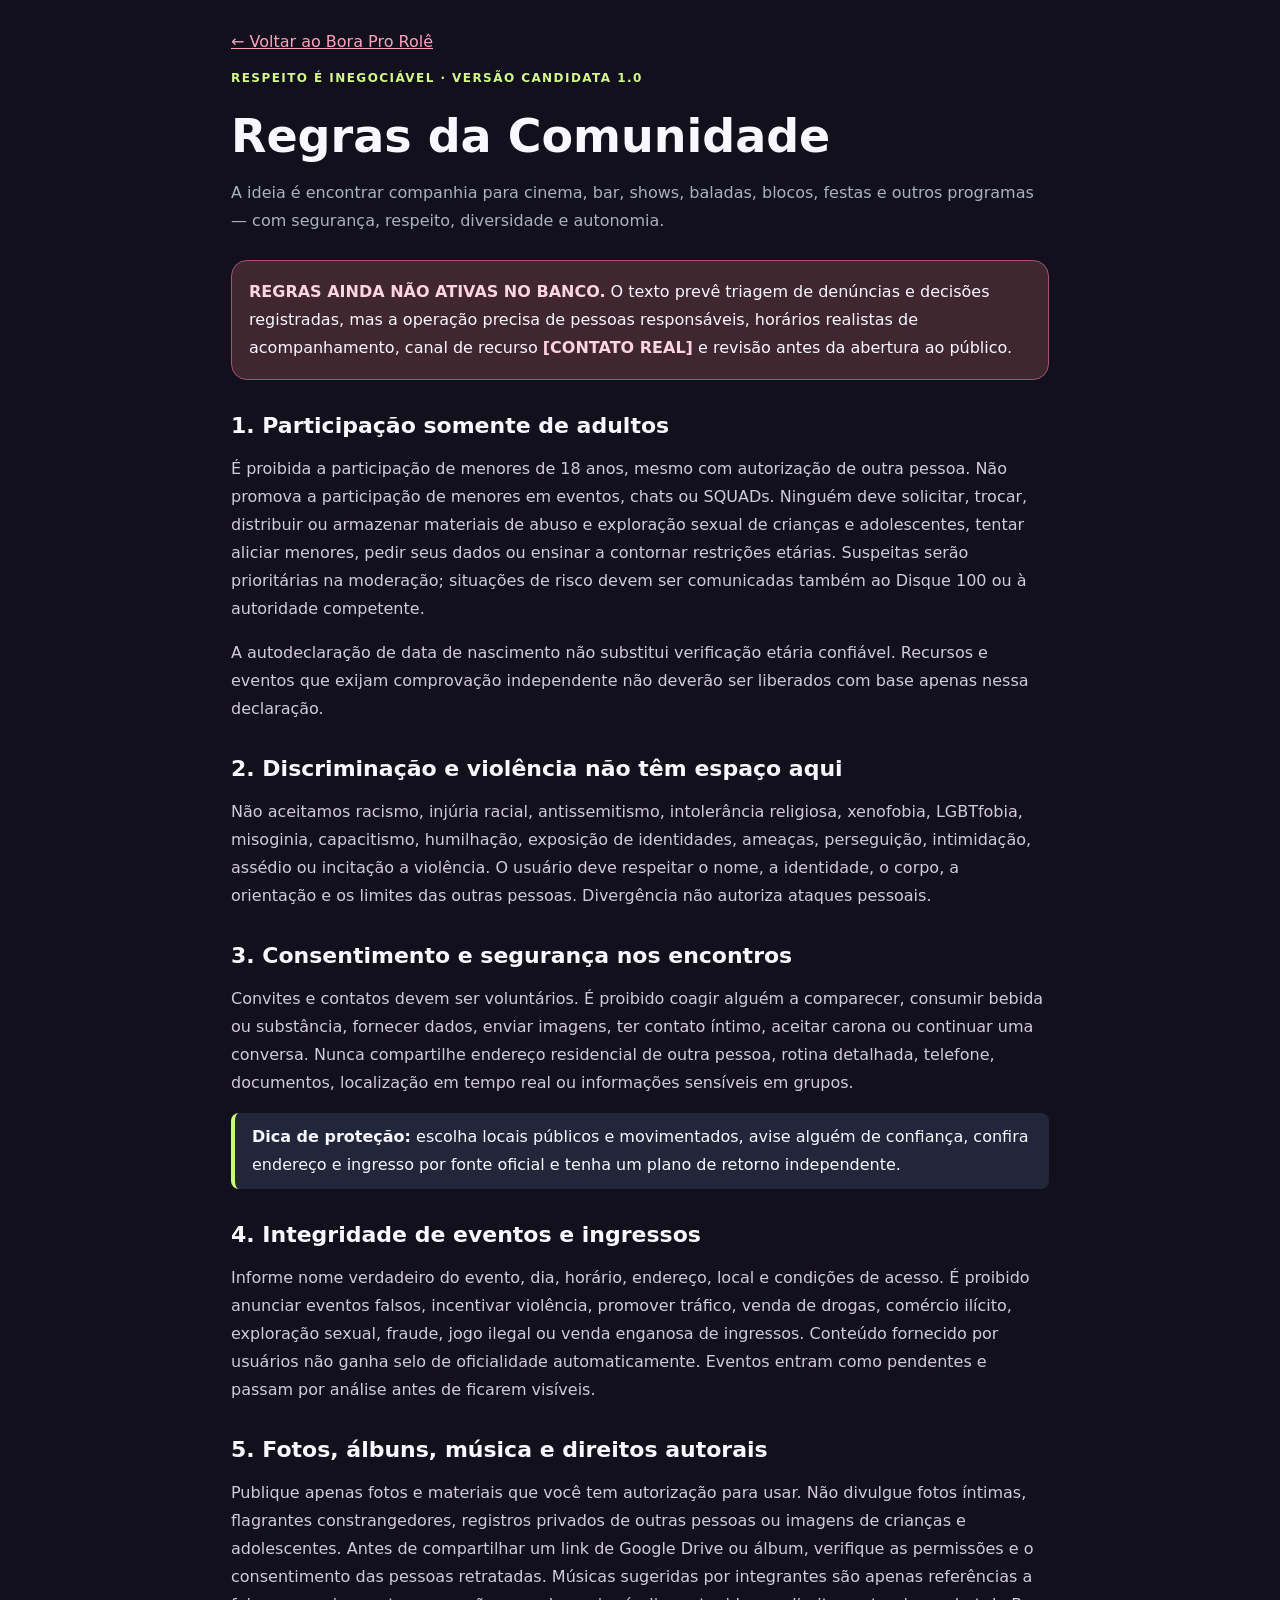
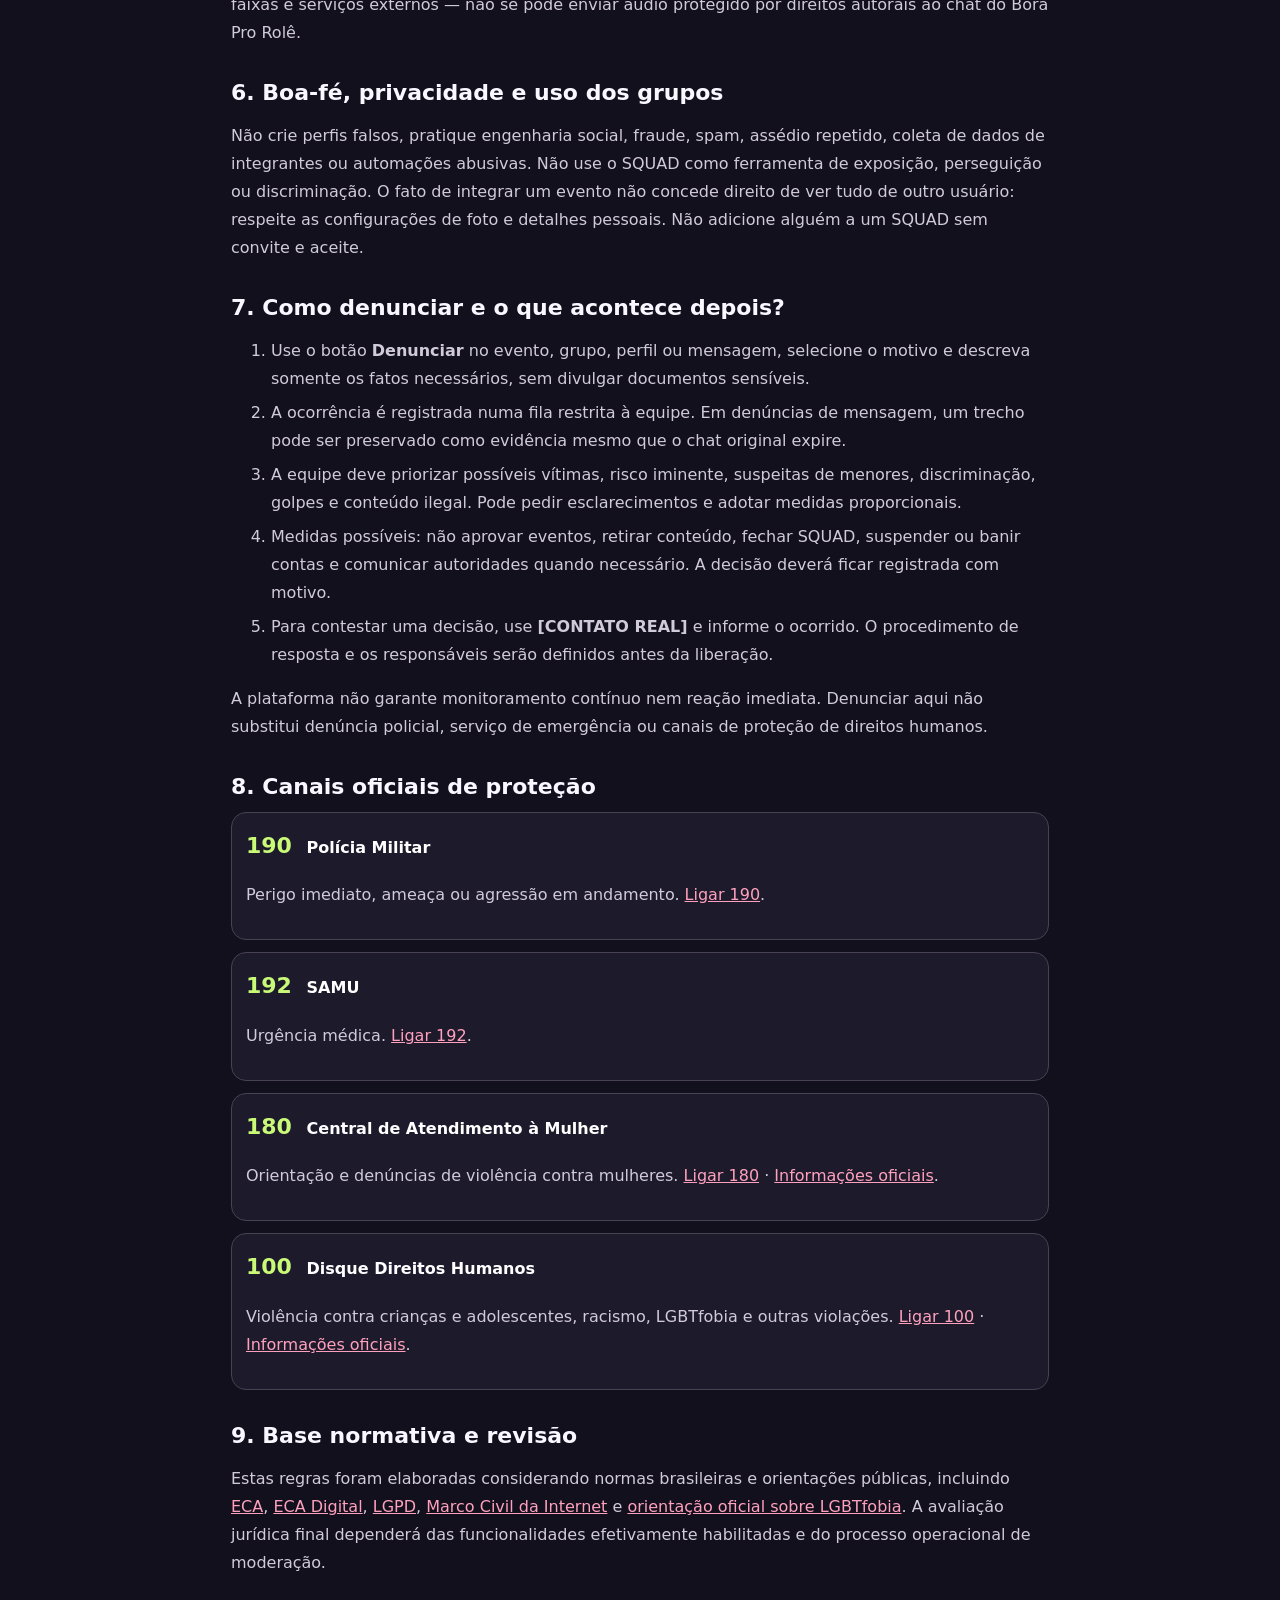
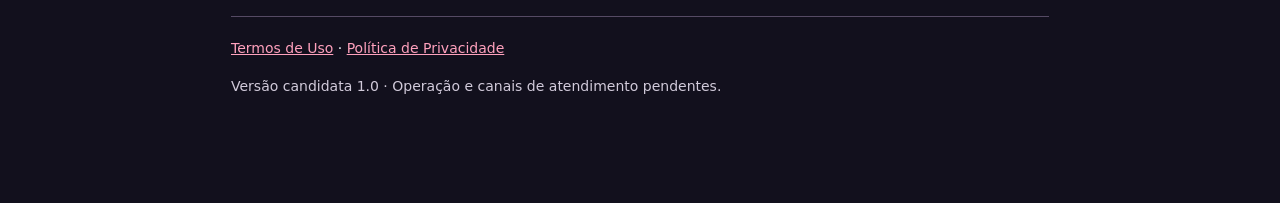
==== comunidade.html @ 4951ab8e "Add files via upload" ====
<!doctype html>
<html lang="pt-BR"><head>
  <meta charset="utf-8"><meta name="viewport" content="width=device-width,initial-scale=1">
  <meta name="robots" content="noindex"><meta name="theme-color" content="#12101d">
  <title>Regras da Comunidade | Bora Pro Rolê</title>
  <style>
    :root{color-scheme:dark}*{box-sizing:border-box}body{margin:0;background:#12101d;color:#f9f7ff;font:16px/1.75 system-ui,-apple-system,sans-serif}main{max-width:860px;margin:auto;padding:28px 21px 90px}a{color:#ffa1bd}h1,h2{line-height:1.18}h1{font-size:clamp(30px,6vw,46px);margin:20px 0 8px}h2{margin:33px 0 10px;font-size:22px}p,li{color:#d1cada}li{margin:6px 0}.eyebrow{font-weight:900;letter-spacing:.12em;color:#d3f88a;font-size:12px;text-transform:uppercase}.summary{color:#aab2bd}.alert{background:#40272f;border:1px solid #a95372;padding:17px;border-radius:16px;margin:25px 0}.alert strong{color:#ffd4e0}.number{display:inline-block;min-width:55px;font-size:22px;font-weight:900;color:#c8f977}.service{border:1px solid #494154;border-radius:15px;padding:14px;margin:12px 0;background:#1d1a2b}.service strong{color:#fff}.notice{border-left:4px solid #c8f977;padding:10px 17px;background:#22263a;border-radius:8px}footer{border-top:1px solid #554a64;margin-top:39px;padding-top:19px;font-size:14px}a:focus-visible{outline:3px solid #c8f977;outline-offset:3px}
  </style>
</head><body><main>
  <a href="./index.html">← Voltar ao Bora Pro Rolê</a>
  <p class="eyebrow">Respeito é inegociável · versão candidata 1.0</p>
  <h1>Regras da Comunidade</h1>
  <p class="summary">A ideia é encontrar companhia para cinema, bar, shows, baladas, blocos, festas e outros programas — com segurança, respeito, diversidade e autonomia.</p>
  <div class="alert"><strong>REGRAS AINDA NÃO ATIVAS NO BANCO.</strong> O texto prevê triagem de denúncias e decisões registradas, mas a operação precisa de pessoas responsáveis, horários realistas de acompanhamento, canal de recurso <strong>[CONTATO REAL]</strong> e revisão antes da abertura ao público.</div>

  <h2>1. Participação somente de adultos</h2>
  <p>É proibida a participação de menores de 18 anos, mesmo com autorização de outra pessoa. Não promova a participação de menores em eventos, chats ou SQUADs. Ninguém deve solicitar, trocar, distribuir ou armazenar materiais de abuso e exploração sexual de crianças e adolescentes, tentar aliciar menores, pedir seus dados ou ensinar a contornar restrições etárias. Suspeitas serão prioritárias na moderação; situações de risco devem ser comunicadas também ao Disque 100 ou à autoridade competente.</p>
  <p>A autodeclaração de data de nascimento não substitui verificação etária confiável. Recursos e eventos que exijam comprovação independente não deverão ser liberados com base apenas nessa declaração.</p>

  <h2>2. Discriminação e violência não têm espaço aqui</h2>
  <p>Não aceitamos racismo, injúria racial, antissemitismo, intolerância religiosa, xenofobia, LGBTfobia, misoginia, capacitismo, humilhação, exposição de identidades, ameaças, perseguição, intimidação, assédio ou incitação a violência. O usuário deve respeitar o nome, a identidade, o corpo, a orientação e os limites das outras pessoas. Divergência não autoriza ataques pessoais.</p>

  <h2>3. Consentimento e segurança nos encontros</h2>
  <p>Convites e contatos devem ser voluntários. É proibido coagir alguém a comparecer, consumir bebida ou substância, fornecer dados, enviar imagens, ter contato íntimo, aceitar carona ou continuar uma conversa. Nunca compartilhe endereço residencial de outra pessoa, rotina detalhada, telefone, documentos, localização em tempo real ou informações sensíveis em grupos.</p>
  <div class="notice"><strong>Dica de proteção:</strong> escolha locais públicos e movimentados, avise alguém de confiança, confira endereço e ingresso por fonte oficial e tenha um plano de retorno independente.</div>

  <h2>4. Integridade de eventos e ingressos</h2>
  <p>Informe nome verdadeiro do evento, dia, horário, endereço, local e condições de acesso. É proibido anunciar eventos falsos, incentivar violência, promover tráfico, venda de drogas, comércio ilícito, exploração sexual, fraude, jogo ilegal ou venda enganosa de ingressos. Conteúdo fornecido por usuários não ganha selo de oficialidade automaticamente. Eventos entram como pendentes e passam por análise antes de ficarem visíveis.</p>

  <h2>5. Fotos, álbuns, música e direitos autorais</h2>
  <p>Publique apenas fotos e materiais que você tem autorização para usar. Não divulgue fotos íntimas, flagrantes constrangedores, registros privados de outras pessoas ou imagens de crianças e adolescentes. Antes de compartilhar um link de Google Drive ou álbum, verifique as permissões e o consentimento das pessoas retratadas. Músicas sugeridas por integrantes são apenas referências a faixas e serviços externos — não se pode enviar áudio protegido por direitos autorais ao chat do Bora Pro Rolê.</p>

  <h2>6. Boa-fé, privacidade e uso dos grupos</h2>
  <p>Não crie perfis falsos, pratique engenharia social, fraude, spam, assédio repetido, coleta de dados de integrantes ou automações abusivas. Não use o SQUAD como ferramenta de exposição, perseguição ou discriminação. O fato de integrar um evento não concede direito de ver tudo de outro usuário: respeite as configurações de foto e detalhes pessoais. Não adicione alguém a um SQUAD sem convite e aceite.</p>

  <h2>7. Como denunciar e o que acontece depois?</h2>
  <ol>
    <li>Use o botão <strong>Denunciar</strong> no evento, grupo, perfil ou mensagem, selecione o motivo e descreva somente os fatos necessários, sem divulgar documentos sensíveis.</li>
    <li>A ocorrência é registrada numa fila restrita à equipe. Em denúncias de mensagem, um trecho pode ser preservado como evidência mesmo que o chat original expire.</li>
    <li>A equipe deve priorizar possíveis vítimas, risco iminente, suspeitas de menores, discriminação, golpes e conteúdo ilegal. Pode pedir esclarecimentos e adotar medidas proporcionais.</li>
    <li>Medidas possíveis: não aprovar eventos, retirar conteúdo, fechar SQUAD, suspender ou banir contas e comunicar autoridades quando necessário. A decisão deverá ficar registrada com motivo.</li>
    <li>Para contestar uma decisão, use <strong>[CONTATO REAL]</strong> e informe o ocorrido. O procedimento de resposta e os responsáveis serão definidos antes da liberação.</li>
  </ol>
  <p>A plataforma não garante monitoramento contínuo nem reação imediata. Denunciar aqui não substitui denúncia policial, serviço de emergência ou canais de proteção de direitos humanos.</p>

  <h2>8. Canais oficiais de proteção</h2>
  <div class="service"><span class="number">190</span><strong> Polícia Militar</strong><p>Perigo imediato, ameaça ou agressão em andamento. <a href="tel:190">Ligar 190</a>.</p></div>
  <div class="service"><span class="number">192</span><strong> SAMU</strong><p>Urgência médica. <a href="tel:192">Ligar 192</a>.</p></div>
  <div class="service"><span class="number">180</span><strong> Central de Atendimento à Mulher</strong><p>Orientação e denúncias de violência contra mulheres. <a href="tel:180">Ligar 180</a> · <a href="https://www.gov.br/mulheres/pt-br/ligue180" target="_blank" rel="noopener noreferrer">Informações oficiais</a>.</p></div>
  <div class="service"><span class="number">100</span><strong> Disque Direitos Humanos</strong><p>Violência contra crianças e adolescentes, racismo, LGBTfobia e outras violações. <a href="tel:100">Ligar 100</a> · <a href="https://www.gov.br/pt-br/servicos/denunciar-violacao-de-direitos-humanos" target="_blank" rel="noopener noreferrer">Informações oficiais</a>.</p></div>

  <h2>9. Base normativa e revisão</h2>
  <p>Estas regras foram elaboradas considerando normas brasileiras e orientações públicas, incluindo <a href="https://www.planalto.gov.br/ccivil_03/leis/l8069.htm" target="_blank" rel="noopener noreferrer">ECA</a>, <a href="https://www.planalto.gov.br/ccivil_03/_ato2023-2026/2025/lei/l15211.htm" target="_blank" rel="noopener noreferrer">ECA Digital</a>, <a href="https://www.planalto.gov.br/ccivil_03/_ato2015-2018/2018/lei/l13709.htm" target="_blank" rel="noopener noreferrer">LGPD</a>, <a href="https://www.planalto.gov.br/ccivil_03/_ato2011-2014/2014/lei/l12965.htm" target="_blank" rel="noopener noreferrer">Marco Civil da Internet</a> e <a href="https://www.gov.br/mdh/pt-br/assuntos/noticias/2026/defeso-eleitoral/agosto/saiba-como-identificar-e-denunciar-violacoes-de-direitos-humanos-contra-pessoas-lgbtqia/" target="_blank" rel="noopener noreferrer">orientação oficial sobre LGBTfobia</a>. A avaliação jurídica final dependerá das funcionalidades efetivamente habilitadas e do processo operacional de moderação.</p>
  <footer><a href="./termos.html">Termos de Uso</a> · <a href="./privacidade.html">Política de Privacidade</a><p>Versão candidata 1.0 · Operação e canais de atendimento pendentes.</p></footer>
</main></body></html>
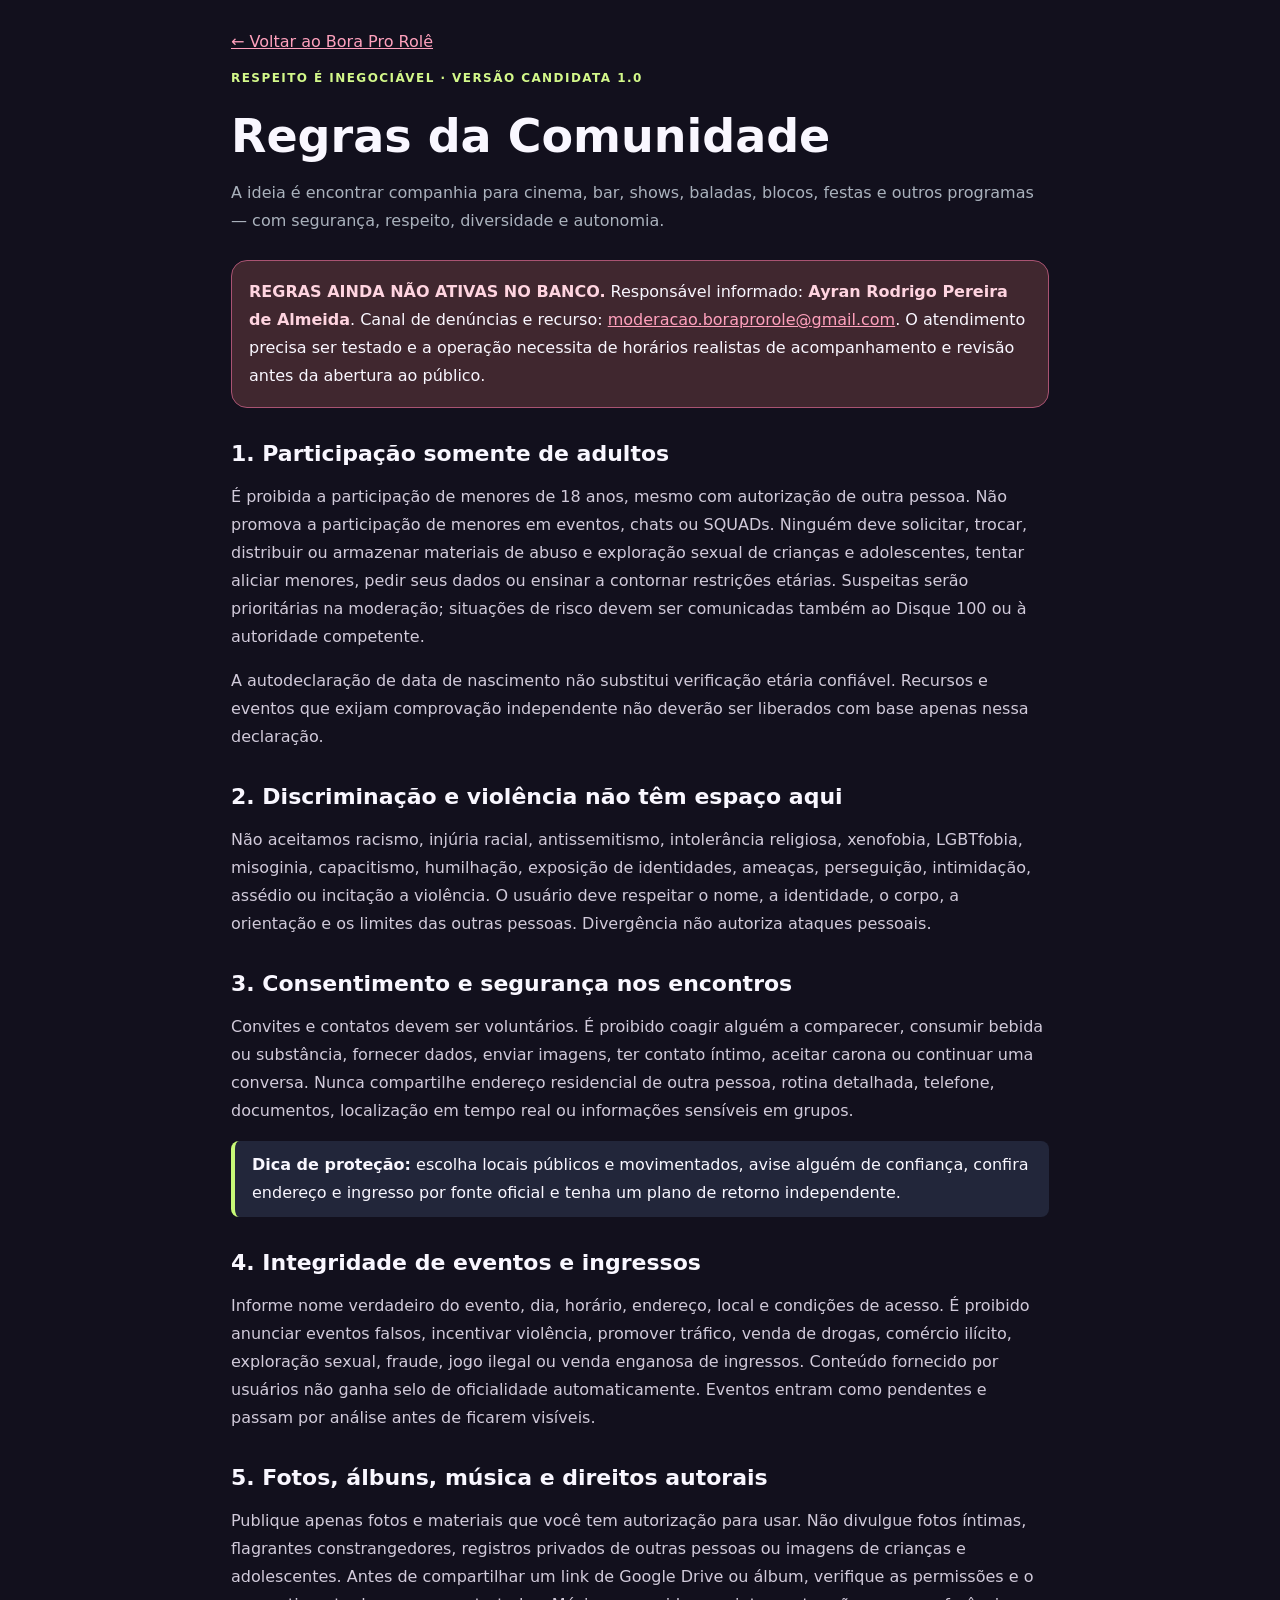
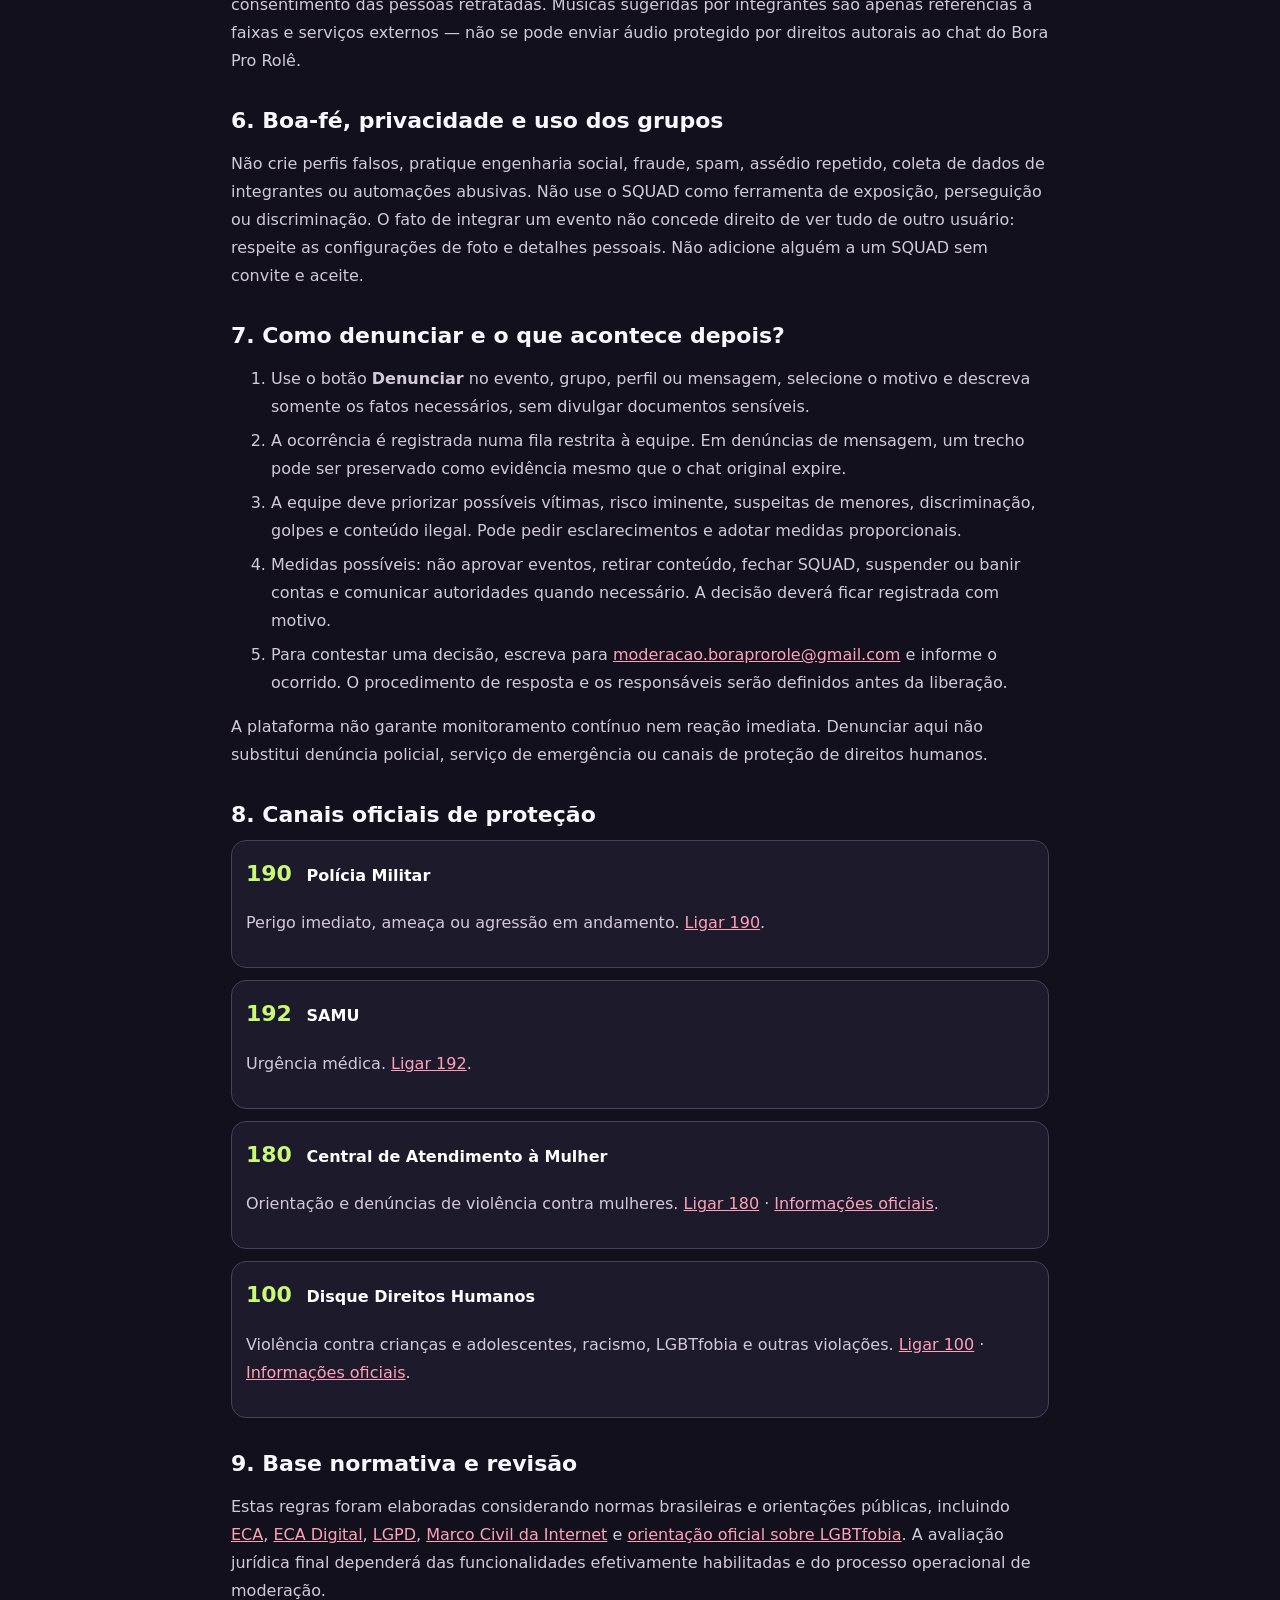
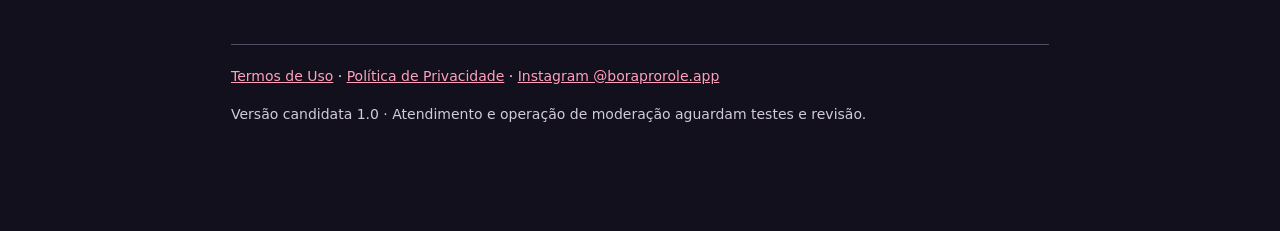
==== commit 33a77802: "Add files via upload" ====
--- a/comunidade.html
+++ b/comunidade.html
@@ -11,7 +11,7 @@
   <p class="eyebrow">Respeito é inegociável · versão candidata 1.0</p>
   <h1>Regras da Comunidade</h1>
   <p class="summary">A ideia é encontrar companhia para cinema, bar, shows, baladas, blocos, festas e outros programas — com segurança, respeito, diversidade e autonomia.</p>
-  <div class="alert"><strong>REGRAS AINDA NÃO ATIVAS NO BANCO.</strong> O texto prevê triagem de denúncias e decisões registradas, mas a operação precisa de pessoas responsáveis, horários realistas de acompanhamento, canal de recurso <strong>[CONTATO REAL]</strong> e revisão antes da abertura ao público.</div>
+  <div class="alert"><strong>REGRAS AINDA NÃO ATIVAS NO BANCO.</strong> Responsável informado: <strong>Ayran Rodrigo Pereira de Almeida</strong>. Canal de denúncias e recurso: <a href="mailto:moderacao.boraprorole@gmail.com">moderacao.boraprorole@gmail.com</a>. O atendimento precisa ser testado e a operação necessita de horários realistas de acompanhamento e revisão antes da abertura ao público.</div>
 
   <h2>1. Participação somente de adultos</h2>
   <p>É proibida a participação de menores de 18 anos, mesmo com autorização de outra pessoa. Não promova a participação de menores em eventos, chats ou SQUADs. Ninguém deve solicitar, trocar, distribuir ou armazenar materiais de abuso e exploração sexual de crianças e adolescentes, tentar aliciar menores, pedir seus dados ou ensinar a contornar restrições etárias. Suspeitas serão prioritárias na moderação; situações de risco devem ser comunicadas também ao Disque 100 ou à autoridade competente.</p>
@@ -39,7 +39,7 @@
     <li>A ocorrência é registrada numa fila restrita à equipe. Em denúncias de mensagem, um trecho pode ser preservado como evidência mesmo que o chat original expire.</li>
     <li>A equipe deve priorizar possíveis vítimas, risco iminente, suspeitas de menores, discriminação, golpes e conteúdo ilegal. Pode pedir esclarecimentos e adotar medidas proporcionais.</li>
     <li>Medidas possíveis: não aprovar eventos, retirar conteúdo, fechar SQUAD, suspender ou banir contas e comunicar autoridades quando necessário. A decisão deverá ficar registrada com motivo.</li>
-    <li>Para contestar uma decisão, use <strong>[CONTATO REAL]</strong> e informe o ocorrido. O procedimento de resposta e os responsáveis serão definidos antes da liberação.</li>
+    <li>Para contestar uma decisão, escreva para <a href="mailto:moderacao.boraprorole@gmail.com">moderacao.boraprorole@gmail.com</a> e informe o ocorrido. O procedimento de resposta e os responsáveis serão definidos antes da liberação.</li>
   </ol>
   <p>A plataforma não garante monitoramento contínuo nem reação imediata. Denunciar aqui não substitui denúncia policial, serviço de emergência ou canais de proteção de direitos humanos.</p>
 
@@ -51,5 +51,5 @@
 
   <h2>9. Base normativa e revisão</h2>
   <p>Estas regras foram elaboradas considerando normas brasileiras e orientações públicas, incluindo <a href="https://www.planalto.gov.br/ccivil_03/leis/l8069.htm" target="_blank" rel="noopener noreferrer">ECA</a>, <a href="https://www.planalto.gov.br/ccivil_03/_ato2023-2026/2025/lei/l15211.htm" target="_blank" rel="noopener noreferrer">ECA Digital</a>, <a href="https://www.planalto.gov.br/ccivil_03/_ato2015-2018/2018/lei/l13709.htm" target="_blank" rel="noopener noreferrer">LGPD</a>, <a href="https://www.planalto.gov.br/ccivil_03/_ato2011-2014/2014/lei/l12965.htm" target="_blank" rel="noopener noreferrer">Marco Civil da Internet</a> e <a href="https://www.gov.br/mdh/pt-br/assuntos/noticias/2026/defeso-eleitoral/agosto/saiba-como-identificar-e-denunciar-violacoes-de-direitos-humanos-contra-pessoas-lgbtqia/" target="_blank" rel="noopener noreferrer">orientação oficial sobre LGBTfobia</a>. A avaliação jurídica final dependerá das funcionalidades efetivamente habilitadas e do processo operacional de moderação.</p>
-  <footer><a href="./termos.html">Termos de Uso</a> · <a href="./privacidade.html">Política de Privacidade</a><p>Versão candidata 1.0 · Operação e canais de atendimento pendentes.</p></footer>
+  <footer><a href="./termos.html">Termos de Uso</a> · <a href="./privacidade.html">Política de Privacidade</a> · <a href="https://www.instagram.com/boraprorole.app/" target="_blank" rel="noopener noreferrer">Instagram @boraprorole.app</a><p>Versão candidata 1.0 · Atendimento e operação de moderação aguardam testes e revisão.</p></footer>
 </main></body></html>
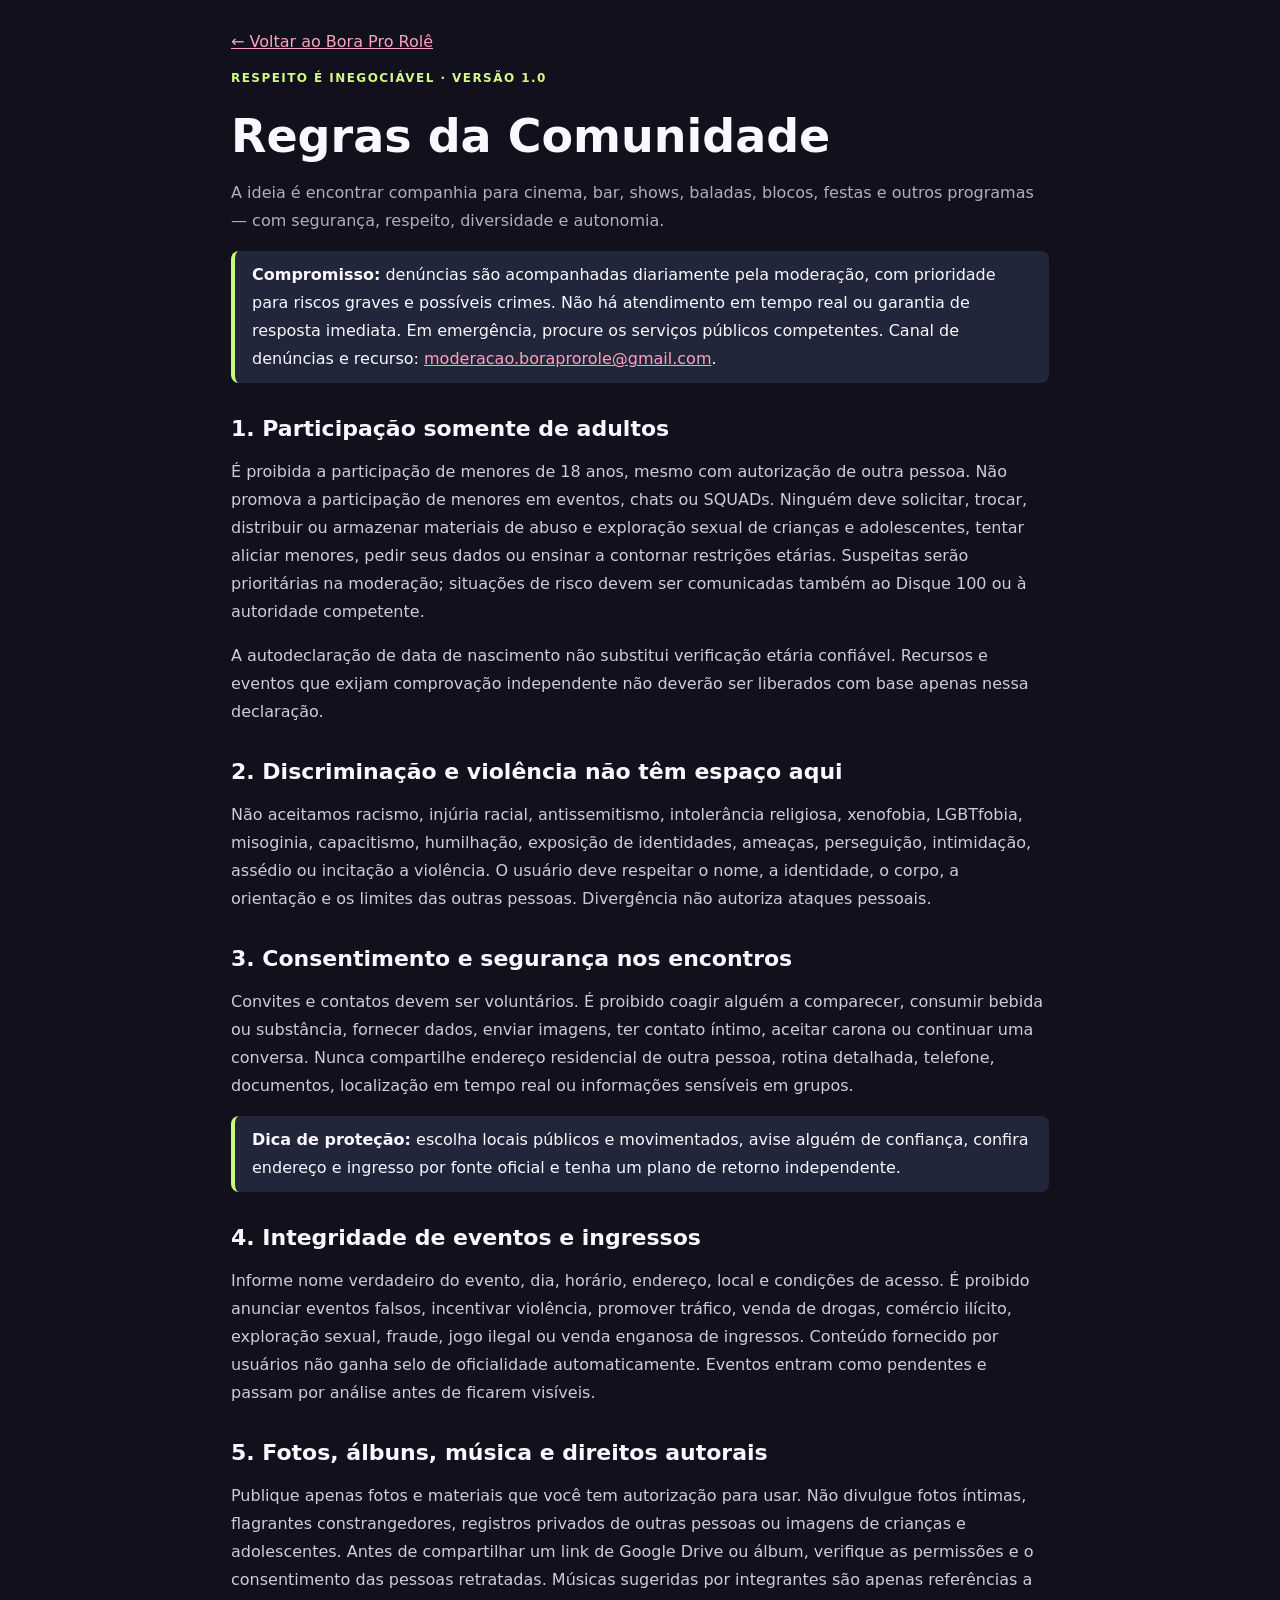
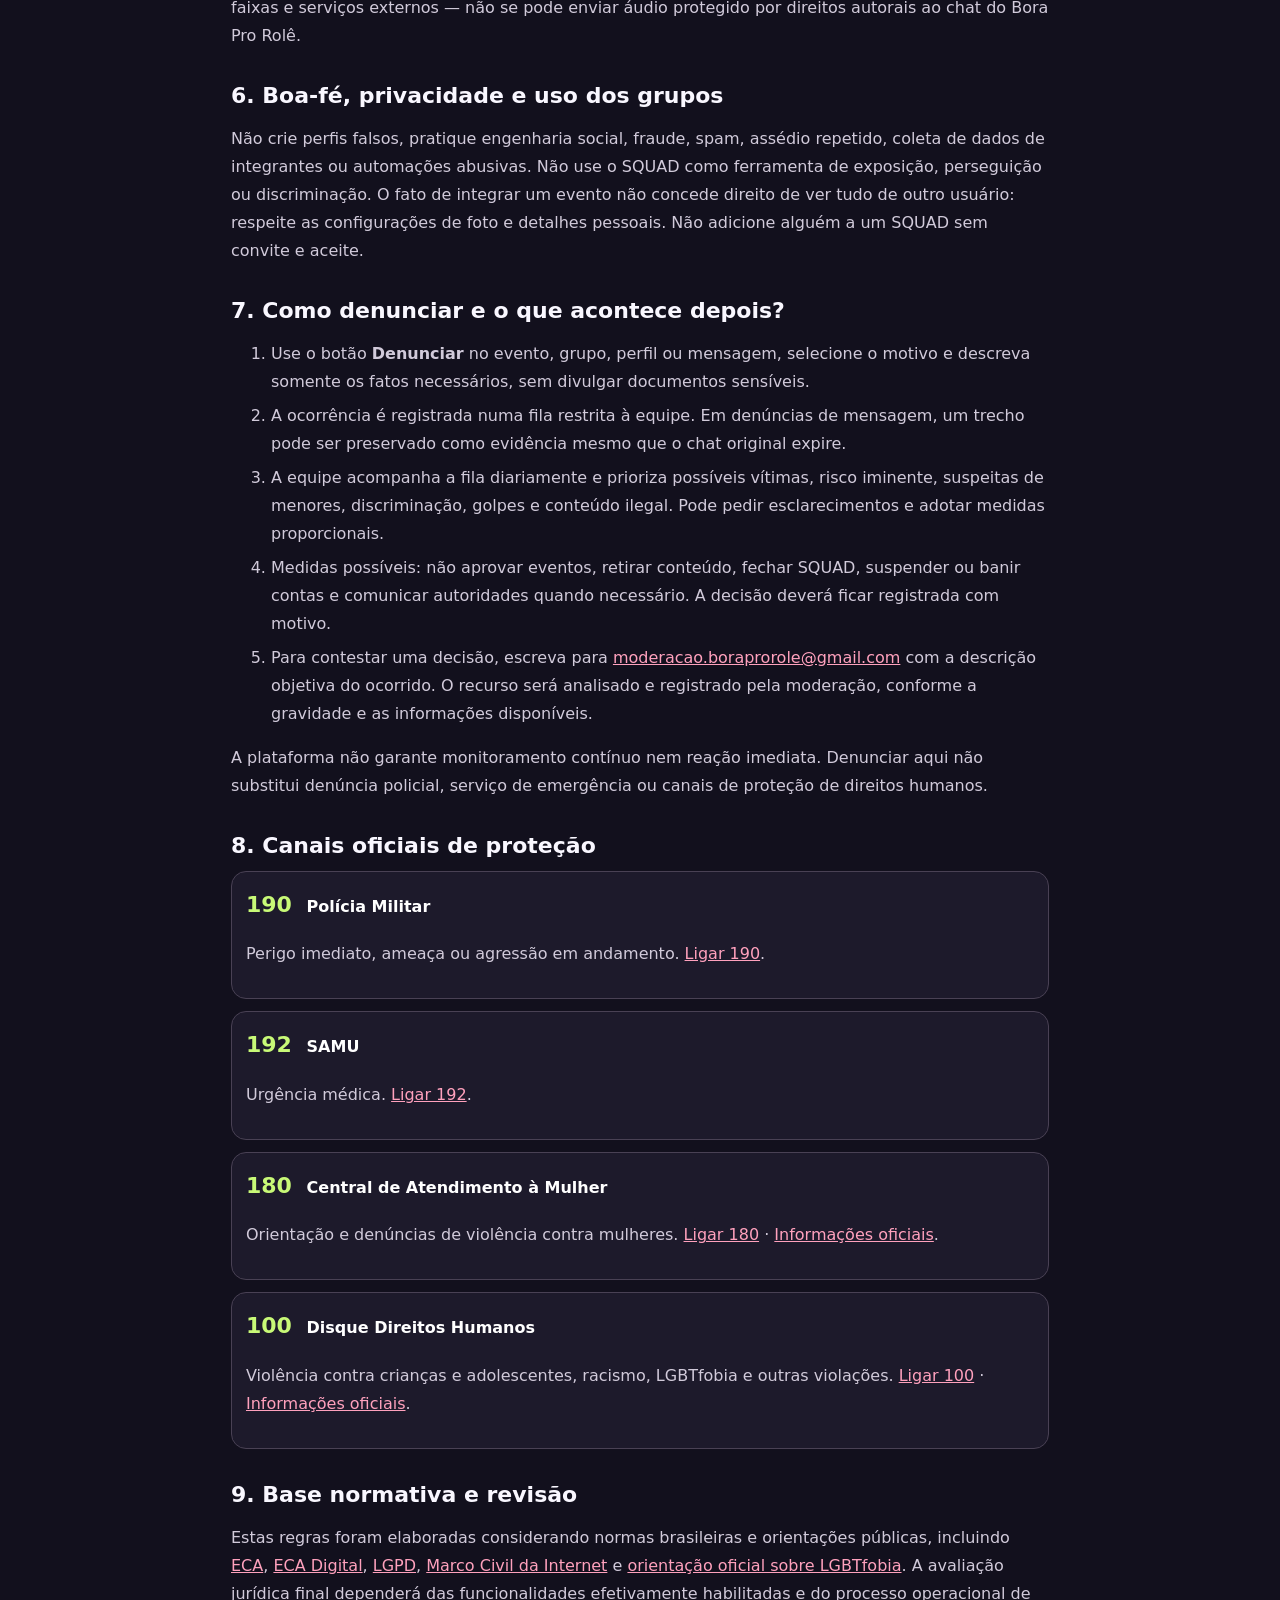
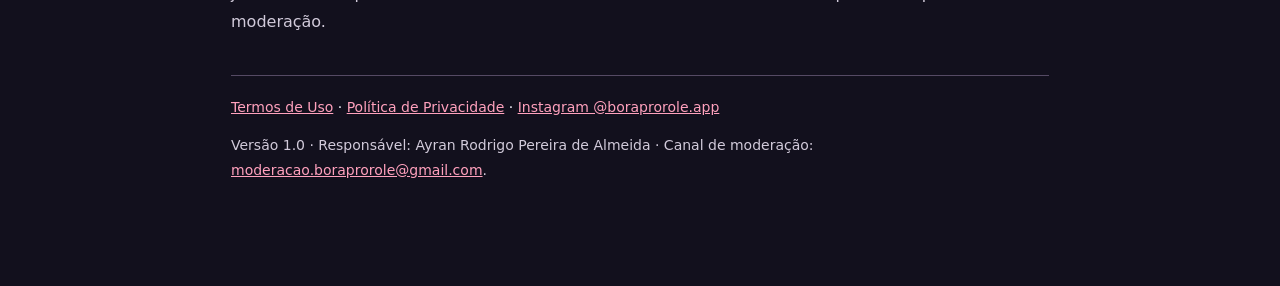
==== commit 15969e6d: "Add files via upload" ====
--- a/comunidade.html
+++ b/comunidade.html
@@ -1,17 +1,17 @@
 <!doctype html>
 <html lang="pt-BR"><head>
   <meta charset="utf-8"><meta name="viewport" content="width=device-width,initial-scale=1">
-  <meta name="robots" content="noindex"><meta name="theme-color" content="#12101d">
+  <meta name="theme-color" content="#12101d">
   <title>Regras da Comunidade | Bora Pro Rolê</title>
   <style>
     :root{color-scheme:dark}*{box-sizing:border-box}body{margin:0;background:#12101d;color:#f9f7ff;font:16px/1.75 system-ui,-apple-system,sans-serif}main{max-width:860px;margin:auto;padding:28px 21px 90px}a{color:#ffa1bd}h1,h2{line-height:1.18}h1{font-size:clamp(30px,6vw,46px);margin:20px 0 8px}h2{margin:33px 0 10px;font-size:22px}p,li{color:#d1cada}li{margin:6px 0}.eyebrow{font-weight:900;letter-spacing:.12em;color:#d3f88a;font-size:12px;text-transform:uppercase}.summary{color:#aab2bd}.alert{background:#40272f;border:1px solid #a95372;padding:17px;border-radius:16px;margin:25px 0}.alert strong{color:#ffd4e0}.number{display:inline-block;min-width:55px;font-size:22px;font-weight:900;color:#c8f977}.service{border:1px solid #494154;border-radius:15px;padding:14px;margin:12px 0;background:#1d1a2b}.service strong{color:#fff}.notice{border-left:4px solid #c8f977;padding:10px 17px;background:#22263a;border-radius:8px}footer{border-top:1px solid #554a64;margin-top:39px;padding-top:19px;font-size:14px}a:focus-visible{outline:3px solid #c8f977;outline-offset:3px}
   </style>
 </head><body><main>
   <a href="./index.html">← Voltar ao Bora Pro Rolê</a>
-  <p class="eyebrow">Respeito é inegociável · versão candidata 1.0</p>
+  <p class="eyebrow">Respeito é inegociável · versão 1.0</p>
   <h1>Regras da Comunidade</h1>
   <p class="summary">A ideia é encontrar companhia para cinema, bar, shows, baladas, blocos, festas e outros programas — com segurança, respeito, diversidade e autonomia.</p>
-  <div class="alert"><strong>REGRAS AINDA NÃO ATIVAS NO BANCO.</strong> Responsável informado: <strong>Ayran Rodrigo Pereira de Almeida</strong>. Canal de denúncias e recurso: <a href="mailto:moderacao.boraprorole@gmail.com">moderacao.boraprorole@gmail.com</a>. O atendimento precisa ser testado e a operação necessita de horários realistas de acompanhamento e revisão antes da abertura ao público.</div>
+  <div class="notice"><strong>Compromisso:</strong> denúncias são acompanhadas diariamente pela moderação, com prioridade para riscos graves e possíveis crimes. Não há atendimento em tempo real ou garantia de resposta imediata. Em emergência, procure os serviços públicos competentes. Canal de denúncias e recurso: <a href="mailto:moderacao.boraprorole@gmail.com">moderacao.boraprorole@gmail.com</a>.</div>
 
   <h2>1. Participação somente de adultos</h2>
   <p>É proibida a participação de menores de 18 anos, mesmo com autorização de outra pessoa. Não promova a participação de menores em eventos, chats ou SQUADs. Ninguém deve solicitar, trocar, distribuir ou armazenar materiais de abuso e exploração sexual de crianças e adolescentes, tentar aliciar menores, pedir seus dados ou ensinar a contornar restrições etárias. Suspeitas serão prioritárias na moderação; situações de risco devem ser comunicadas também ao Disque 100 ou à autoridade competente.</p>
@@ -37,9 +37,9 @@
   <ol>
     <li>Use o botão <strong>Denunciar</strong> no evento, grupo, perfil ou mensagem, selecione o motivo e descreva somente os fatos necessários, sem divulgar documentos sensíveis.</li>
     <li>A ocorrência é registrada numa fila restrita à equipe. Em denúncias de mensagem, um trecho pode ser preservado como evidência mesmo que o chat original expire.</li>
-    <li>A equipe deve priorizar possíveis vítimas, risco iminente, suspeitas de menores, discriminação, golpes e conteúdo ilegal. Pode pedir esclarecimentos e adotar medidas proporcionais.</li>
+    <li>A equipe acompanha a fila diariamente e prioriza possíveis vítimas, risco iminente, suspeitas de menores, discriminação, golpes e conteúdo ilegal. Pode pedir esclarecimentos e adotar medidas proporcionais.</li>
     <li>Medidas possíveis: não aprovar eventos, retirar conteúdo, fechar SQUAD, suspender ou banir contas e comunicar autoridades quando necessário. A decisão deverá ficar registrada com motivo.</li>
-    <li>Para contestar uma decisão, escreva para <a href="mailto:moderacao.boraprorole@gmail.com">moderacao.boraprorole@gmail.com</a> e informe o ocorrido. O procedimento de resposta e os responsáveis serão definidos antes da liberação.</li>
+    <li>Para contestar uma decisão, escreva para <a href="mailto:moderacao.boraprorole@gmail.com">moderacao.boraprorole@gmail.com</a> com a descrição objetiva do ocorrido. O recurso será analisado e registrado pela moderação, conforme a gravidade e as informações disponíveis.</li>
   </ol>
   <p>A plataforma não garante monitoramento contínuo nem reação imediata. Denunciar aqui não substitui denúncia policial, serviço de emergência ou canais de proteção de direitos humanos.</p>
 
@@ -51,5 +51,5 @@
 
   <h2>9. Base normativa e revisão</h2>
   <p>Estas regras foram elaboradas considerando normas brasileiras e orientações públicas, incluindo <a href="https://www.planalto.gov.br/ccivil_03/leis/l8069.htm" target="_blank" rel="noopener noreferrer">ECA</a>, <a href="https://www.planalto.gov.br/ccivil_03/_ato2023-2026/2025/lei/l15211.htm" target="_blank" rel="noopener noreferrer">ECA Digital</a>, <a href="https://www.planalto.gov.br/ccivil_03/_ato2015-2018/2018/lei/l13709.htm" target="_blank" rel="noopener noreferrer">LGPD</a>, <a href="https://www.planalto.gov.br/ccivil_03/_ato2011-2014/2014/lei/l12965.htm" target="_blank" rel="noopener noreferrer">Marco Civil da Internet</a> e <a href="https://www.gov.br/mdh/pt-br/assuntos/noticias/2026/defeso-eleitoral/agosto/saiba-como-identificar-e-denunciar-violacoes-de-direitos-humanos-contra-pessoas-lgbtqia/" target="_blank" rel="noopener noreferrer">orientação oficial sobre LGBTfobia</a>. A avaliação jurídica final dependerá das funcionalidades efetivamente habilitadas e do processo operacional de moderação.</p>
-  <footer><a href="./termos.html">Termos de Uso</a> · <a href="./privacidade.html">Política de Privacidade</a> · <a href="https://www.instagram.com/boraprorole.app/" target="_blank" rel="noopener noreferrer">Instagram @boraprorole.app</a><p>Versão candidata 1.0 · Atendimento e operação de moderação aguardam testes e revisão.</p></footer>
+  <footer><a href="./termos.html">Termos de Uso</a> · <a href="./privacidade.html">Política de Privacidade</a> · <a href="https://www.instagram.com/boraprorole.app/" target="_blank" rel="noopener noreferrer">Instagram @boraprorole.app</a><p>Versão 1.0 · Responsável: Ayran Rodrigo Pereira de Almeida · Canal de moderação: <a href="mailto:moderacao.boraprorole@gmail.com">moderacao.boraprorole@gmail.com</a>.</p></footer>
 </main></body></html>
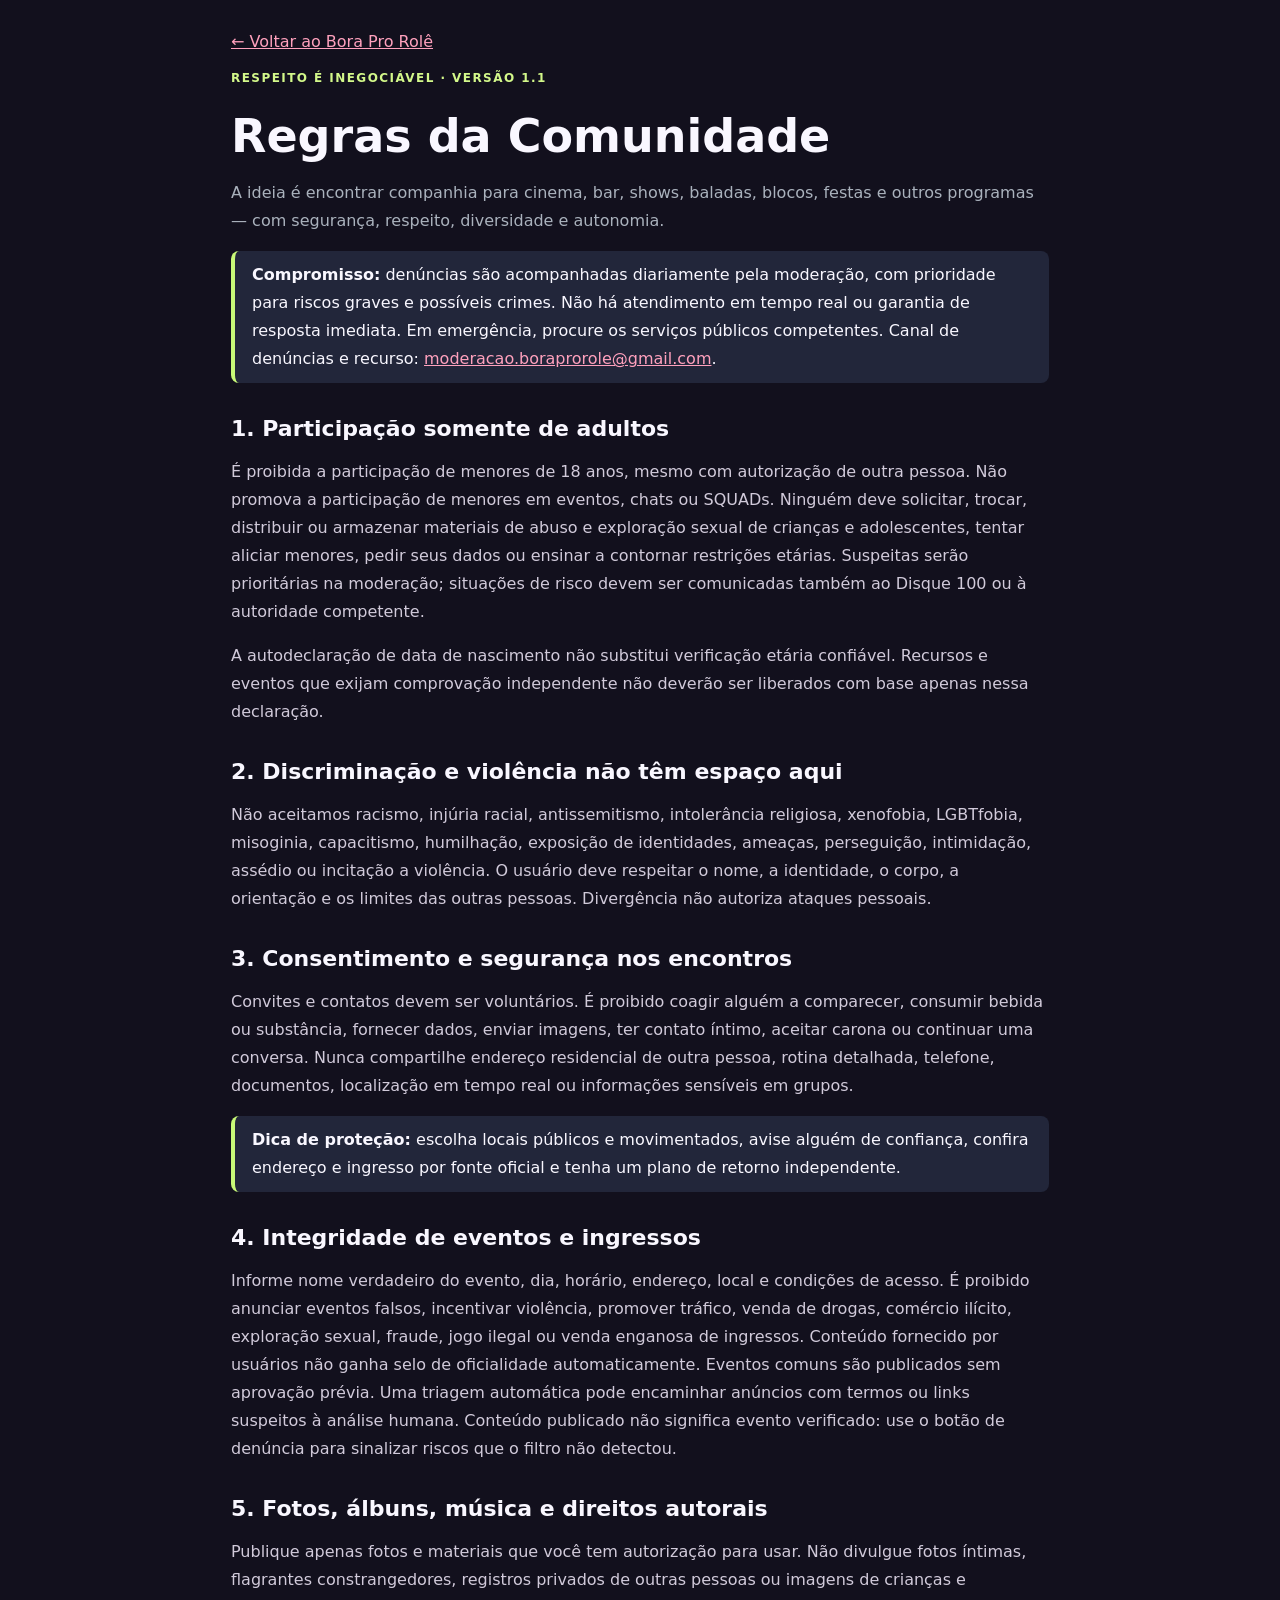
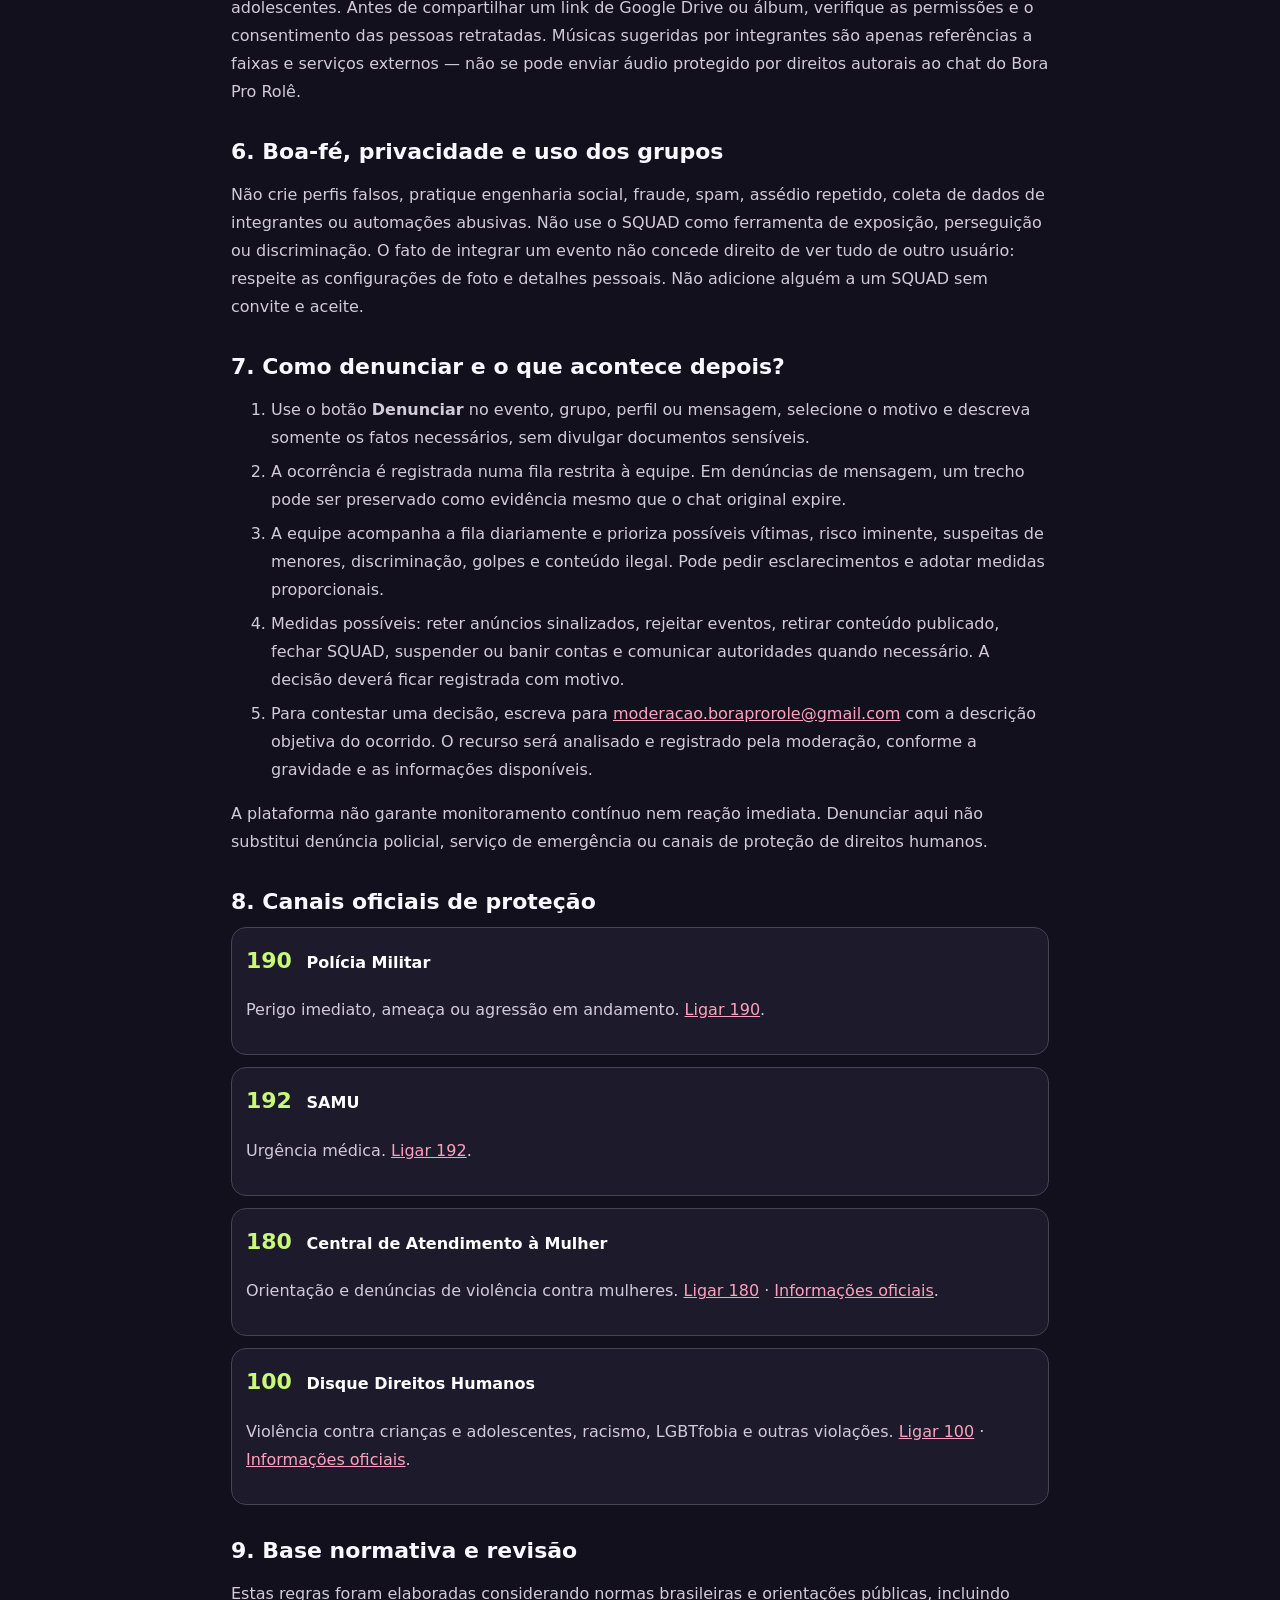
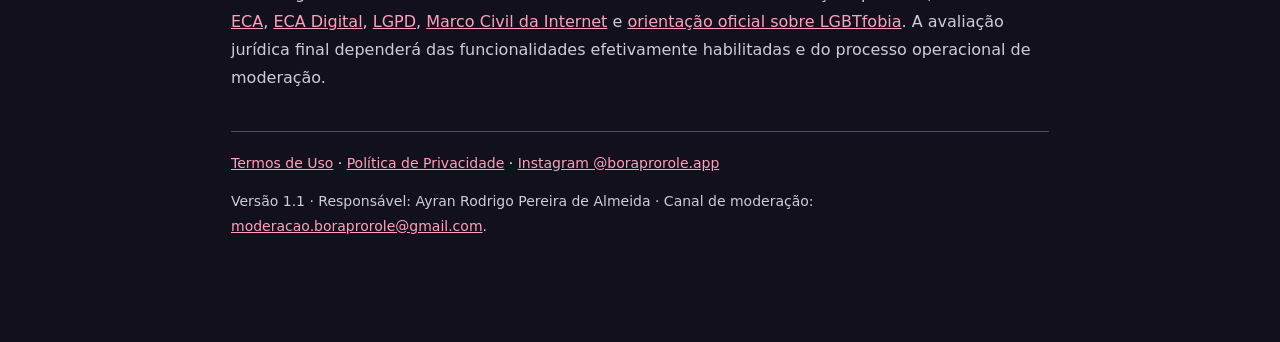
==== commit 8f007e69: "Add files via upload" ====
--- a/comunidade.html
+++ b/comunidade.html
@@ -8,7 +8,7 @@
   </style>
 </head><body><main>
   <a href="./index.html">← Voltar ao Bora Pro Rolê</a>
-  <p class="eyebrow">Respeito é inegociável · versão 1.0</p>
+  <p class="eyebrow">Respeito é inegociável · versão 1.1</p>
   <h1>Regras da Comunidade</h1>
   <p class="summary">A ideia é encontrar companhia para cinema, bar, shows, baladas, blocos, festas e outros programas — com segurança, respeito, diversidade e autonomia.</p>
   <div class="notice"><strong>Compromisso:</strong> denúncias são acompanhadas diariamente pela moderação, com prioridade para riscos graves e possíveis crimes. Não há atendimento em tempo real ou garantia de resposta imediata. Em emergência, procure os serviços públicos competentes. Canal de denúncias e recurso: <a href="mailto:moderacao.boraprorole@gmail.com">moderacao.boraprorole@gmail.com</a>.</div>
@@ -25,7 +25,7 @@
   <div class="notice"><strong>Dica de proteção:</strong> escolha locais públicos e movimentados, avise alguém de confiança, confira endereço e ingresso por fonte oficial e tenha um plano de retorno independente.</div>
 
   <h2>4. Integridade de eventos e ingressos</h2>
-  <p>Informe nome verdadeiro do evento, dia, horário, endereço, local e condições de acesso. É proibido anunciar eventos falsos, incentivar violência, promover tráfico, venda de drogas, comércio ilícito, exploração sexual, fraude, jogo ilegal ou venda enganosa de ingressos. Conteúdo fornecido por usuários não ganha selo de oficialidade automaticamente. Eventos entram como pendentes e passam por análise antes de ficarem visíveis.</p>
+  <p>Informe nome verdadeiro do evento, dia, horário, endereço, local e condições de acesso. É proibido anunciar eventos falsos, incentivar violência, promover tráfico, venda de drogas, comércio ilícito, exploração sexual, fraude, jogo ilegal ou venda enganosa de ingressos. Conteúdo fornecido por usuários não ganha selo de oficialidade automaticamente. Eventos comuns são publicados sem aprovação prévia. Uma triagem automática pode encaminhar anúncios com termos ou links suspeitos à análise humana. Conteúdo publicado não significa evento verificado: use o botão de denúncia para sinalizar riscos que o filtro não detectou.</p>
 
   <h2>5. Fotos, álbuns, música e direitos autorais</h2>
   <p>Publique apenas fotos e materiais que você tem autorização para usar. Não divulgue fotos íntimas, flagrantes constrangedores, registros privados de outras pessoas ou imagens de crianças e adolescentes. Antes de compartilhar um link de Google Drive ou álbum, verifique as permissões e o consentimento das pessoas retratadas. Músicas sugeridas por integrantes são apenas referências a faixas e serviços externos — não se pode enviar áudio protegido por direitos autorais ao chat do Bora Pro Rolê.</p>
@@ -38,7 +38,7 @@
     <li>Use o botão <strong>Denunciar</strong> no evento, grupo, perfil ou mensagem, selecione o motivo e descreva somente os fatos necessários, sem divulgar documentos sensíveis.</li>
     <li>A ocorrência é registrada numa fila restrita à equipe. Em denúncias de mensagem, um trecho pode ser preservado como evidência mesmo que o chat original expire.</li>
     <li>A equipe acompanha a fila diariamente e prioriza possíveis vítimas, risco iminente, suspeitas de menores, discriminação, golpes e conteúdo ilegal. Pode pedir esclarecimentos e adotar medidas proporcionais.</li>
-    <li>Medidas possíveis: não aprovar eventos, retirar conteúdo, fechar SQUAD, suspender ou banir contas e comunicar autoridades quando necessário. A decisão deverá ficar registrada com motivo.</li>
+    <li>Medidas possíveis: reter anúncios sinalizados, rejeitar eventos, retirar conteúdo publicado, fechar SQUAD, suspender ou banir contas e comunicar autoridades quando necessário. A decisão deverá ficar registrada com motivo.</li>
     <li>Para contestar uma decisão, escreva para <a href="mailto:moderacao.boraprorole@gmail.com">moderacao.boraprorole@gmail.com</a> com a descrição objetiva do ocorrido. O recurso será analisado e registrado pela moderação, conforme a gravidade e as informações disponíveis.</li>
   </ol>
   <p>A plataforma não garante monitoramento contínuo nem reação imediata. Denunciar aqui não substitui denúncia policial, serviço de emergência ou canais de proteção de direitos humanos.</p>
@@ -51,5 +51,5 @@
 
   <h2>9. Base normativa e revisão</h2>
   <p>Estas regras foram elaboradas considerando normas brasileiras e orientações públicas, incluindo <a href="https://www.planalto.gov.br/ccivil_03/leis/l8069.htm" target="_blank" rel="noopener noreferrer">ECA</a>, <a href="https://www.planalto.gov.br/ccivil_03/_ato2023-2026/2025/lei/l15211.htm" target="_blank" rel="noopener noreferrer">ECA Digital</a>, <a href="https://www.planalto.gov.br/ccivil_03/_ato2015-2018/2018/lei/l13709.htm" target="_blank" rel="noopener noreferrer">LGPD</a>, <a href="https://www.planalto.gov.br/ccivil_03/_ato2011-2014/2014/lei/l12965.htm" target="_blank" rel="noopener noreferrer">Marco Civil da Internet</a> e <a href="https://www.gov.br/mdh/pt-br/assuntos/noticias/2026/defeso-eleitoral/agosto/saiba-como-identificar-e-denunciar-violacoes-de-direitos-humanos-contra-pessoas-lgbtqia/" target="_blank" rel="noopener noreferrer">orientação oficial sobre LGBTfobia</a>. A avaliação jurídica final dependerá das funcionalidades efetivamente habilitadas e do processo operacional de moderação.</p>
-  <footer><a href="./termos.html">Termos de Uso</a> · <a href="./privacidade.html">Política de Privacidade</a> · <a href="https://www.instagram.com/boraprorole.app/" target="_blank" rel="noopener noreferrer">Instagram @boraprorole.app</a><p>Versão 1.0 · Responsável: Ayran Rodrigo Pereira de Almeida · Canal de moderação: <a href="mailto:moderacao.boraprorole@gmail.com">moderacao.boraprorole@gmail.com</a>.</p></footer>
+  <footer><a href="./termos.html">Termos de Uso</a> · <a href="./privacidade.html">Política de Privacidade</a> · <a href="https://www.instagram.com/boraprorole.app/" target="_blank" rel="noopener noreferrer">Instagram @boraprorole.app</a><p>Versão 1.1 · Responsável: Ayran Rodrigo Pereira de Almeida · Canal de moderação: <a href="mailto:moderacao.boraprorole@gmail.com">moderacao.boraprorole@gmail.com</a>.</p></footer>
 </main></body></html>
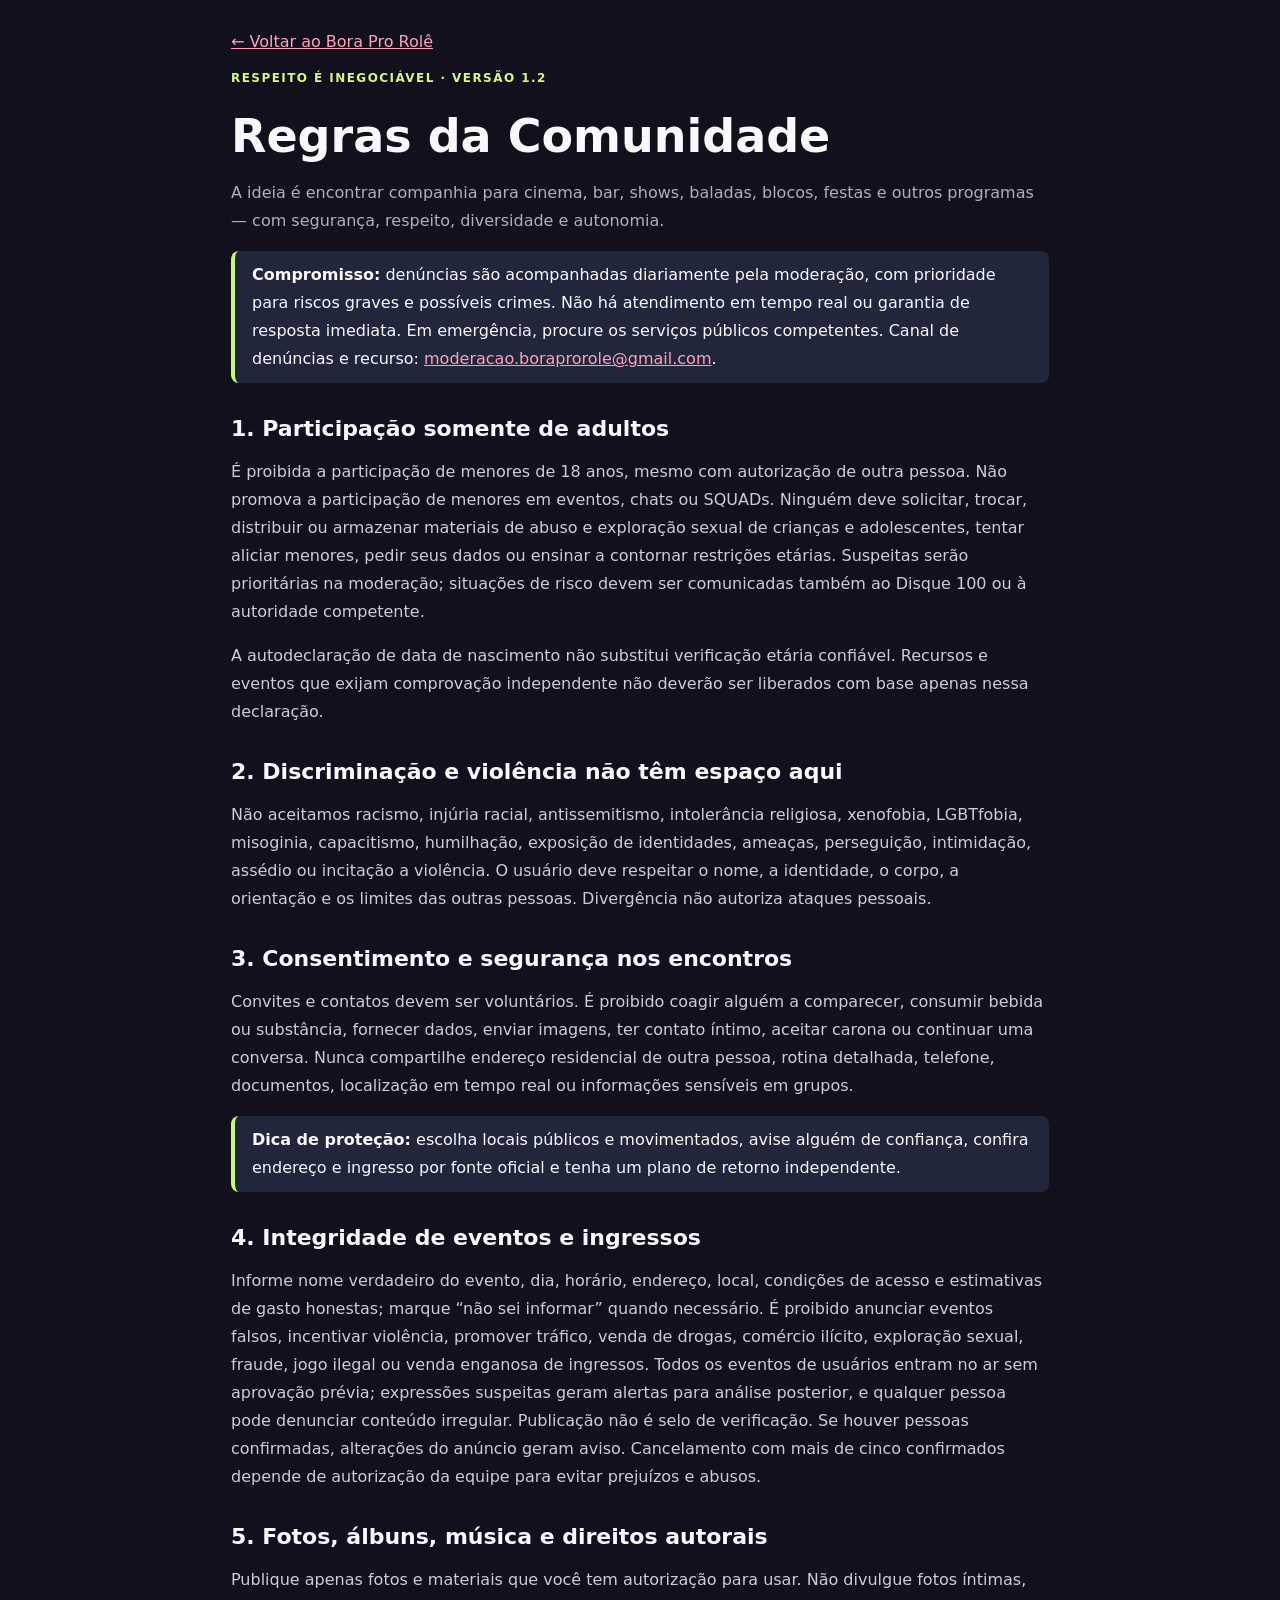
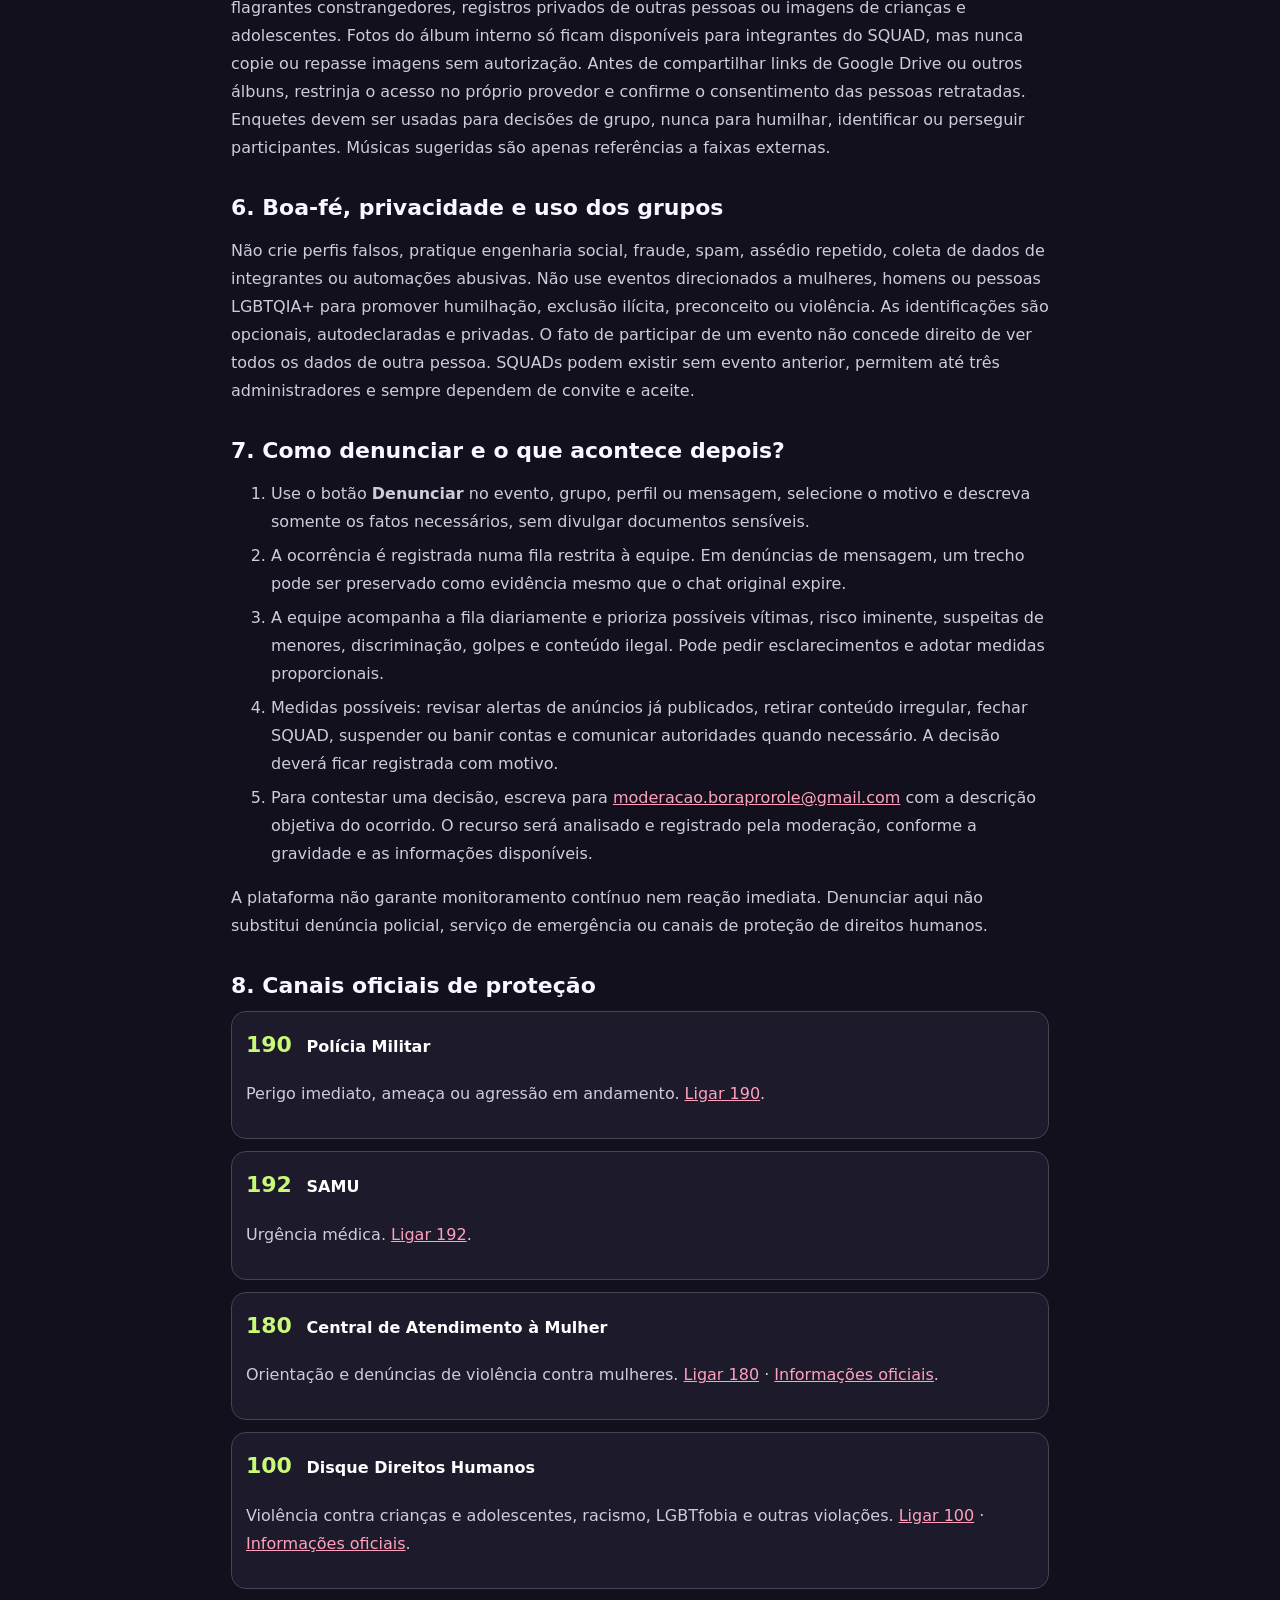
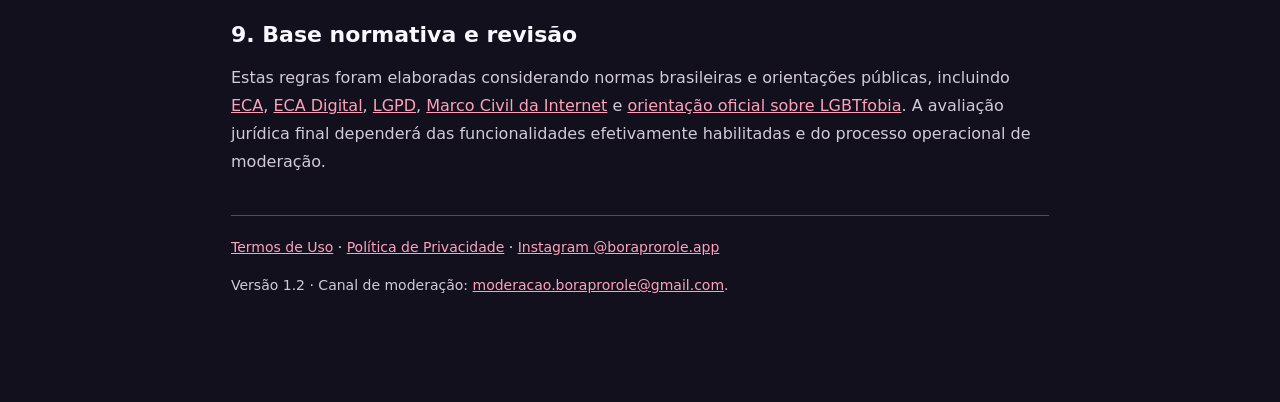
==== commit 3b64b064: "Add files via upload" ====
--- a/comunidade.html
+++ b/comunidade.html
@@ -8,7 +8,7 @@
   </style>
 </head><body><main>
   <a href="./index.html">← Voltar ao Bora Pro Rolê</a>
-  <p class="eyebrow">Respeito é inegociável · versão 1.1</p>
+  <p class="eyebrow">Respeito é inegociável · versão 1.2</p>
   <h1>Regras da Comunidade</h1>
   <p class="summary">A ideia é encontrar companhia para cinema, bar, shows, baladas, blocos, festas e outros programas — com segurança, respeito, diversidade e autonomia.</p>
   <div class="notice"><strong>Compromisso:</strong> denúncias são acompanhadas diariamente pela moderação, com prioridade para riscos graves e possíveis crimes. Não há atendimento em tempo real ou garantia de resposta imediata. Em emergência, procure os serviços públicos competentes. Canal de denúncias e recurso: <a href="mailto:moderacao.boraprorole@gmail.com">moderacao.boraprorole@gmail.com</a>.</div>
@@ -25,20 +25,20 @@
   <div class="notice"><strong>Dica de proteção:</strong> escolha locais públicos e movimentados, avise alguém de confiança, confira endereço e ingresso por fonte oficial e tenha um plano de retorno independente.</div>
 
   <h2>4. Integridade de eventos e ingressos</h2>
-  <p>Informe nome verdadeiro do evento, dia, horário, endereço, local e condições de acesso. É proibido anunciar eventos falsos, incentivar violência, promover tráfico, venda de drogas, comércio ilícito, exploração sexual, fraude, jogo ilegal ou venda enganosa de ingressos. Conteúdo fornecido por usuários não ganha selo de oficialidade automaticamente. Eventos comuns são publicados sem aprovação prévia. Uma triagem automática pode encaminhar anúncios com termos ou links suspeitos à análise humana. Conteúdo publicado não significa evento verificado: use o botão de denúncia para sinalizar riscos que o filtro não detectou.</p>
+  <p>Informe nome verdadeiro do evento, dia, horário, endereço, local, condições de acesso e estimativas de gasto honestas; marque “não sei informar” quando necessário. É proibido anunciar eventos falsos, incentivar violência, promover tráfico, venda de drogas, comércio ilícito, exploração sexual, fraude, jogo ilegal ou venda enganosa de ingressos. Todos os eventos de usuários entram no ar sem aprovação prévia; expressões suspeitas geram alertas para análise posterior, e qualquer pessoa pode denunciar conteúdo irregular. Publicação não é selo de verificação. Se houver pessoas confirmadas, alterações do anúncio geram aviso. Cancelamento com mais de cinco confirmados depende de autorização da equipe para evitar prejuízos e abusos.</p>
 
   <h2>5. Fotos, álbuns, música e direitos autorais</h2>
-  <p>Publique apenas fotos e materiais que você tem autorização para usar. Não divulgue fotos íntimas, flagrantes constrangedores, registros privados de outras pessoas ou imagens de crianças e adolescentes. Antes de compartilhar um link de Google Drive ou álbum, verifique as permissões e o consentimento das pessoas retratadas. Músicas sugeridas por integrantes são apenas referências a faixas e serviços externos — não se pode enviar áudio protegido por direitos autorais ao chat do Bora Pro Rolê.</p>
+  <p>Publique apenas fotos e materiais que você tem autorização para usar. Não divulgue fotos íntimas, flagrantes constrangedores, registros privados de outras pessoas ou imagens de crianças e adolescentes. Fotos do álbum interno só ficam disponíveis para integrantes do SQUAD, mas nunca copie ou repasse imagens sem autorização. Antes de compartilhar links de Google Drive ou outros álbuns, restrinja o acesso no próprio provedor e confirme o consentimento das pessoas retratadas. Enquetes devem ser usadas para decisões de grupo, nunca para humilhar, identificar ou perseguir participantes. Músicas sugeridas são apenas referências a faixas externas.</p>
 
   <h2>6. Boa-fé, privacidade e uso dos grupos</h2>
-  <p>Não crie perfis falsos, pratique engenharia social, fraude, spam, assédio repetido, coleta de dados de integrantes ou automações abusivas. Não use o SQUAD como ferramenta de exposição, perseguição ou discriminação. O fato de integrar um evento não concede direito de ver tudo de outro usuário: respeite as configurações de foto e detalhes pessoais. Não adicione alguém a um SQUAD sem convite e aceite.</p>
+  <p>Não crie perfis falsos, pratique engenharia social, fraude, spam, assédio repetido, coleta de dados de integrantes ou automações abusivas. Não use eventos direcionados a mulheres, homens ou pessoas LGBTQIA+ para promover humilhação, exclusão ilícita, preconceito ou violência. As identificações são opcionais, autodeclaradas e privadas. O fato de participar de um evento não concede direito de ver todos os dados de outra pessoa. SQUADs podem existir sem evento anterior, permitem até três administradores e sempre dependem de convite e aceite.</p>
 
   <h2>7. Como denunciar e o que acontece depois?</h2>
   <ol>
     <li>Use o botão <strong>Denunciar</strong> no evento, grupo, perfil ou mensagem, selecione o motivo e descreva somente os fatos necessários, sem divulgar documentos sensíveis.</li>
     <li>A ocorrência é registrada numa fila restrita à equipe. Em denúncias de mensagem, um trecho pode ser preservado como evidência mesmo que o chat original expire.</li>
     <li>A equipe acompanha a fila diariamente e prioriza possíveis vítimas, risco iminente, suspeitas de menores, discriminação, golpes e conteúdo ilegal. Pode pedir esclarecimentos e adotar medidas proporcionais.</li>
-    <li>Medidas possíveis: reter anúncios sinalizados, rejeitar eventos, retirar conteúdo publicado, fechar SQUAD, suspender ou banir contas e comunicar autoridades quando necessário. A decisão deverá ficar registrada com motivo.</li>
+    <li>Medidas possíveis: revisar alertas de anúncios já publicados, retirar conteúdo irregular, fechar SQUAD, suspender ou banir contas e comunicar autoridades quando necessário. A decisão deverá ficar registrada com motivo.</li>
     <li>Para contestar uma decisão, escreva para <a href="mailto:moderacao.boraprorole@gmail.com">moderacao.boraprorole@gmail.com</a> com a descrição objetiva do ocorrido. O recurso será analisado e registrado pela moderação, conforme a gravidade e as informações disponíveis.</li>
   </ol>
   <p>A plataforma não garante monitoramento contínuo nem reação imediata. Denunciar aqui não substitui denúncia policial, serviço de emergência ou canais de proteção de direitos humanos.</p>
@@ -51,5 +51,5 @@
 
   <h2>9. Base normativa e revisão</h2>
   <p>Estas regras foram elaboradas considerando normas brasileiras e orientações públicas, incluindo <a href="https://www.planalto.gov.br/ccivil_03/leis/l8069.htm" target="_blank" rel="noopener noreferrer">ECA</a>, <a href="https://www.planalto.gov.br/ccivil_03/_ato2023-2026/2025/lei/l15211.htm" target="_blank" rel="noopener noreferrer">ECA Digital</a>, <a href="https://www.planalto.gov.br/ccivil_03/_ato2015-2018/2018/lei/l13709.htm" target="_blank" rel="noopener noreferrer">LGPD</a>, <a href="https://www.planalto.gov.br/ccivil_03/_ato2011-2014/2014/lei/l12965.htm" target="_blank" rel="noopener noreferrer">Marco Civil da Internet</a> e <a href="https://www.gov.br/mdh/pt-br/assuntos/noticias/2026/defeso-eleitoral/agosto/saiba-como-identificar-e-denunciar-violacoes-de-direitos-humanos-contra-pessoas-lgbtqia/" target="_blank" rel="noopener noreferrer">orientação oficial sobre LGBTfobia</a>. A avaliação jurídica final dependerá das funcionalidades efetivamente habilitadas e do processo operacional de moderação.</p>
-  <footer><a href="./termos.html">Termos de Uso</a> · <a href="./privacidade.html">Política de Privacidade</a> · <a href="https://www.instagram.com/boraprorole.app/" target="_blank" rel="noopener noreferrer">Instagram @boraprorole.app</a><p>Versão 1.1 · Responsável: Ayran Rodrigo Pereira de Almeida · Canal de moderação: <a href="mailto:moderacao.boraprorole@gmail.com">moderacao.boraprorole@gmail.com</a>.</p></footer>
+  <footer><a href="./termos.html">Termos de Uso</a> · <a href="./privacidade.html">Política de Privacidade</a> · <a href="https://www.instagram.com/boraprorole.app/" target="_blank" rel="noopener noreferrer">Instagram @boraprorole.app</a><p>Versão 1.2 · Canal de moderação: <a href="mailto:moderacao.boraprorole@gmail.com">moderacao.boraprorole@gmail.com</a>.</p></footer>
 </main></body></html>
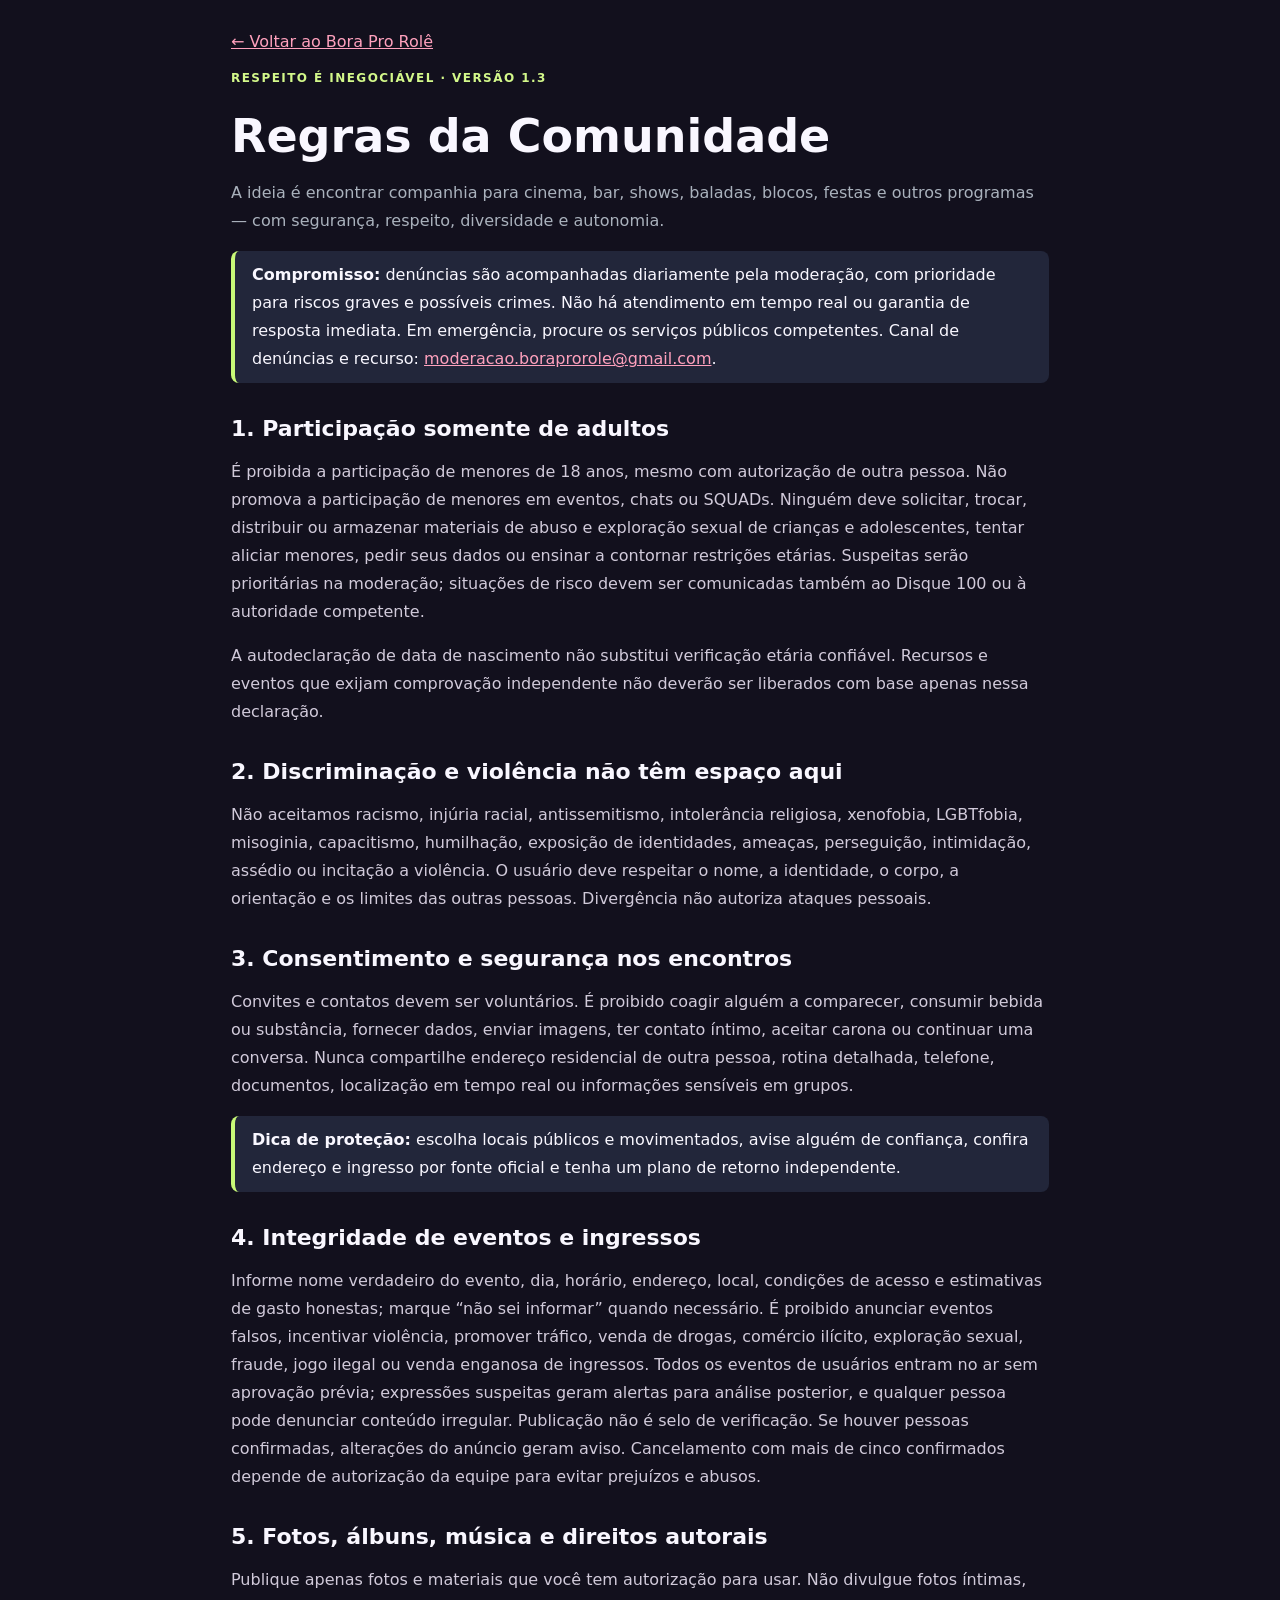
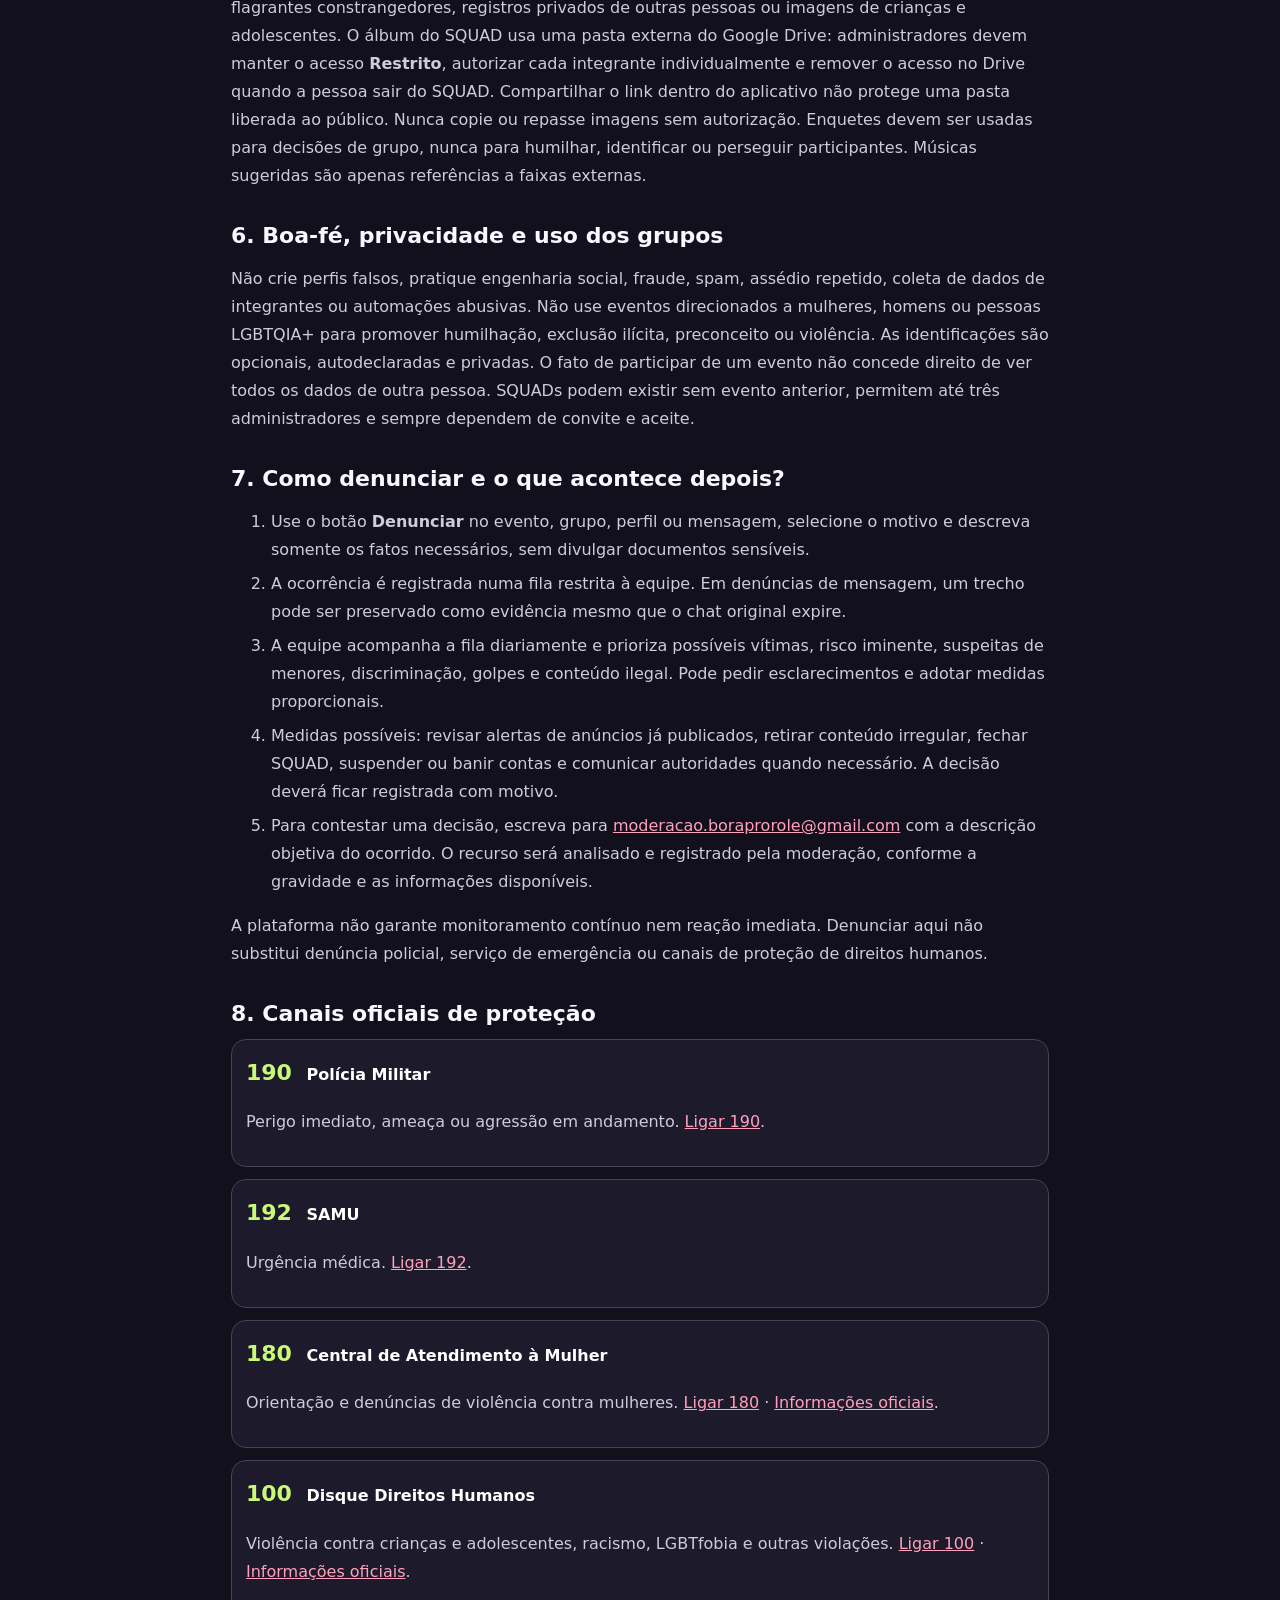
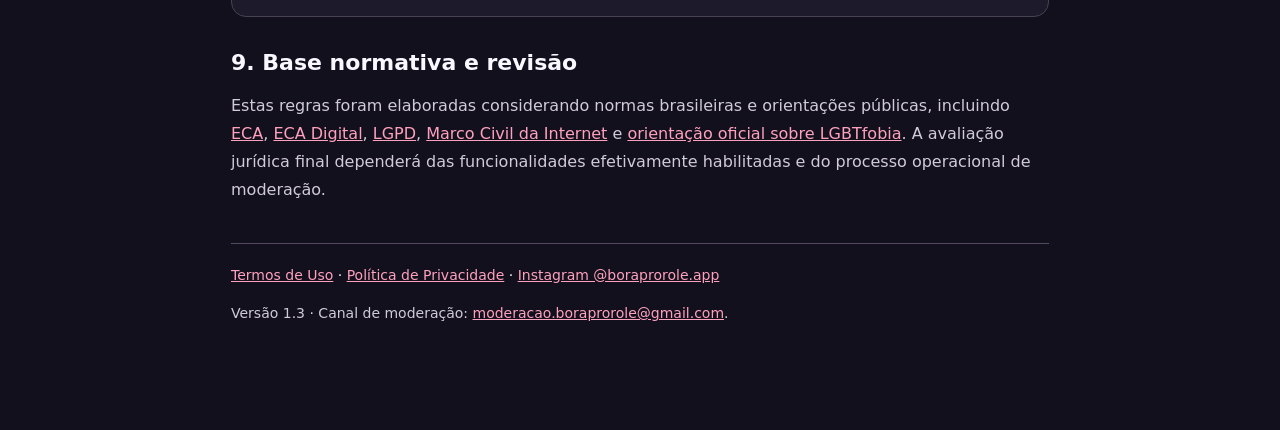
==== commit 1649ecd4: "Add files via upload" ====
--- a/comunidade.html
+++ b/comunidade.html
@@ -8,7 +8,7 @@
   </style>
 </head><body><main>
   <a href="./index.html">← Voltar ao Bora Pro Rolê</a>
-  <p class="eyebrow">Respeito é inegociável · versão 1.2</p>
+  <p class="eyebrow">Respeito é inegociável · versão 1.3</p>
   <h1>Regras da Comunidade</h1>
   <p class="summary">A ideia é encontrar companhia para cinema, bar, shows, baladas, blocos, festas e outros programas — com segurança, respeito, diversidade e autonomia.</p>
   <div class="notice"><strong>Compromisso:</strong> denúncias são acompanhadas diariamente pela moderação, com prioridade para riscos graves e possíveis crimes. Não há atendimento em tempo real ou garantia de resposta imediata. Em emergência, procure os serviços públicos competentes. Canal de denúncias e recurso: <a href="mailto:moderacao.boraprorole@gmail.com">moderacao.boraprorole@gmail.com</a>.</div>
@@ -28,7 +28,7 @@
   <p>Informe nome verdadeiro do evento, dia, horário, endereço, local, condições de acesso e estimativas de gasto honestas; marque “não sei informar” quando necessário. É proibido anunciar eventos falsos, incentivar violência, promover tráfico, venda de drogas, comércio ilícito, exploração sexual, fraude, jogo ilegal ou venda enganosa de ingressos. Todos os eventos de usuários entram no ar sem aprovação prévia; expressões suspeitas geram alertas para análise posterior, e qualquer pessoa pode denunciar conteúdo irregular. Publicação não é selo de verificação. Se houver pessoas confirmadas, alterações do anúncio geram aviso. Cancelamento com mais de cinco confirmados depende de autorização da equipe para evitar prejuízos e abusos.</p>
 
   <h2>5. Fotos, álbuns, música e direitos autorais</h2>
-  <p>Publique apenas fotos e materiais que você tem autorização para usar. Não divulgue fotos íntimas, flagrantes constrangedores, registros privados de outras pessoas ou imagens de crianças e adolescentes. Fotos do álbum interno só ficam disponíveis para integrantes do SQUAD, mas nunca copie ou repasse imagens sem autorização. Antes de compartilhar links de Google Drive ou outros álbuns, restrinja o acesso no próprio provedor e confirme o consentimento das pessoas retratadas. Enquetes devem ser usadas para decisões de grupo, nunca para humilhar, identificar ou perseguir participantes. Músicas sugeridas são apenas referências a faixas externas.</p>
+  <p>Publique apenas fotos e materiais que você tem autorização para usar. Não divulgue fotos íntimas, flagrantes constrangedores, registros privados de outras pessoas ou imagens de crianças e adolescentes. O álbum do SQUAD usa uma pasta externa do Google Drive: administradores devem manter o acesso <strong>Restrito</strong>, autorizar cada integrante individualmente e remover o acesso no Drive quando a pessoa sair do SQUAD. Compartilhar o link dentro do aplicativo não protege uma pasta liberada ao público. Nunca copie ou repasse imagens sem autorização. Enquetes devem ser usadas para decisões de grupo, nunca para humilhar, identificar ou perseguir participantes. Músicas sugeridas são apenas referências a faixas externas.</p>
 
   <h2>6. Boa-fé, privacidade e uso dos grupos</h2>
   <p>Não crie perfis falsos, pratique engenharia social, fraude, spam, assédio repetido, coleta de dados de integrantes ou automações abusivas. Não use eventos direcionados a mulheres, homens ou pessoas LGBTQIA+ para promover humilhação, exclusão ilícita, preconceito ou violência. As identificações são opcionais, autodeclaradas e privadas. O fato de participar de um evento não concede direito de ver todos os dados de outra pessoa. SQUADs podem existir sem evento anterior, permitem até três administradores e sempre dependem de convite e aceite.</p>
@@ -51,5 +51,5 @@
 
   <h2>9. Base normativa e revisão</h2>
   <p>Estas regras foram elaboradas considerando normas brasileiras e orientações públicas, incluindo <a href="https://www.planalto.gov.br/ccivil_03/leis/l8069.htm" target="_blank" rel="noopener noreferrer">ECA</a>, <a href="https://www.planalto.gov.br/ccivil_03/_ato2023-2026/2025/lei/l15211.htm" target="_blank" rel="noopener noreferrer">ECA Digital</a>, <a href="https://www.planalto.gov.br/ccivil_03/_ato2015-2018/2018/lei/l13709.htm" target="_blank" rel="noopener noreferrer">LGPD</a>, <a href="https://www.planalto.gov.br/ccivil_03/_ato2011-2014/2014/lei/l12965.htm" target="_blank" rel="noopener noreferrer">Marco Civil da Internet</a> e <a href="https://www.gov.br/mdh/pt-br/assuntos/noticias/2026/defeso-eleitoral/agosto/saiba-como-identificar-e-denunciar-violacoes-de-direitos-humanos-contra-pessoas-lgbtqia/" target="_blank" rel="noopener noreferrer">orientação oficial sobre LGBTfobia</a>. A avaliação jurídica final dependerá das funcionalidades efetivamente habilitadas e do processo operacional de moderação.</p>
-  <footer><a href="./termos.html">Termos de Uso</a> · <a href="./privacidade.html">Política de Privacidade</a> · <a href="https://www.instagram.com/boraprorole.app/" target="_blank" rel="noopener noreferrer">Instagram @boraprorole.app</a><p>Versão 1.2 · Canal de moderação: <a href="mailto:moderacao.boraprorole@gmail.com">moderacao.boraprorole@gmail.com</a>.</p></footer>
+  <footer><a href="./termos.html">Termos de Uso</a> · <a href="./privacidade.html">Política de Privacidade</a> · <a href="https://www.instagram.com/boraprorole.app/" target="_blank" rel="noopener noreferrer">Instagram @boraprorole.app</a><p>Versão 1.3 · Canal de moderação: <a href="mailto:moderacao.boraprorole@gmail.com">moderacao.boraprorole@gmail.com</a>.</p></footer>
 </main></body></html>
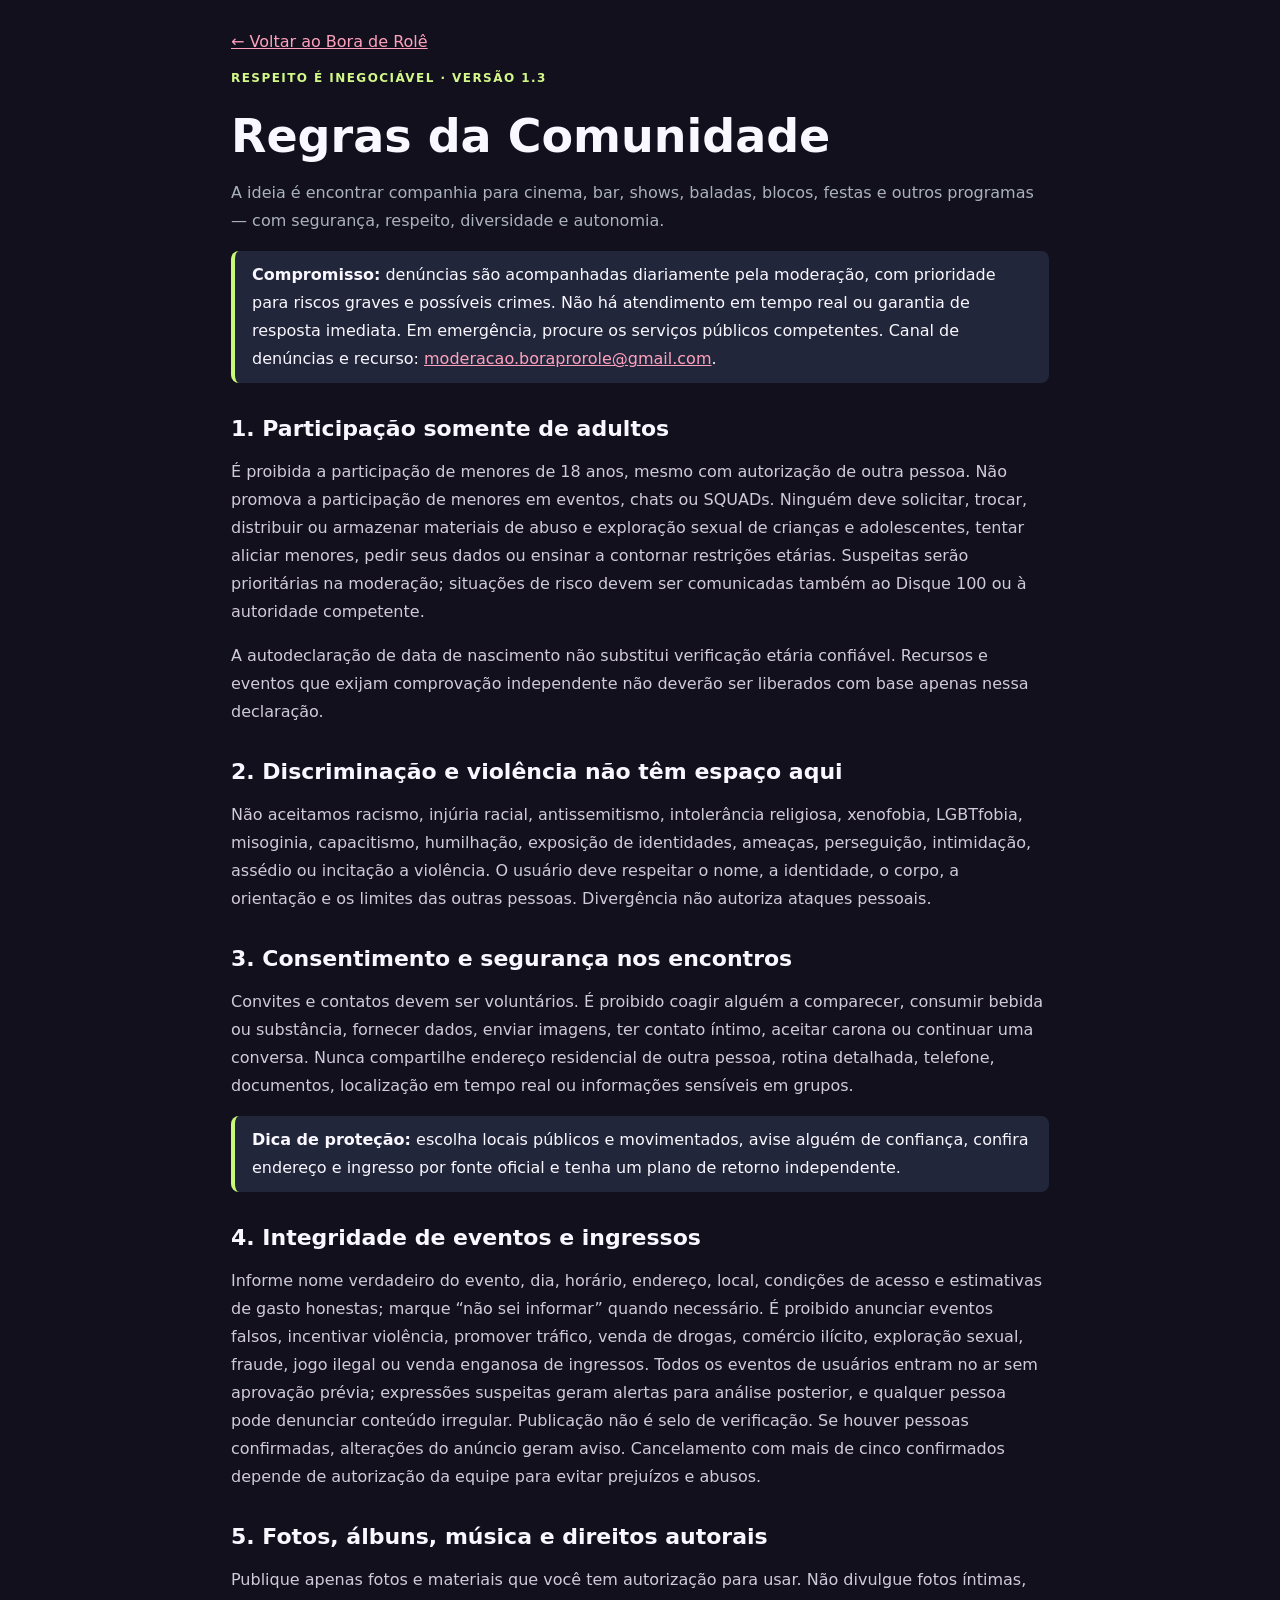
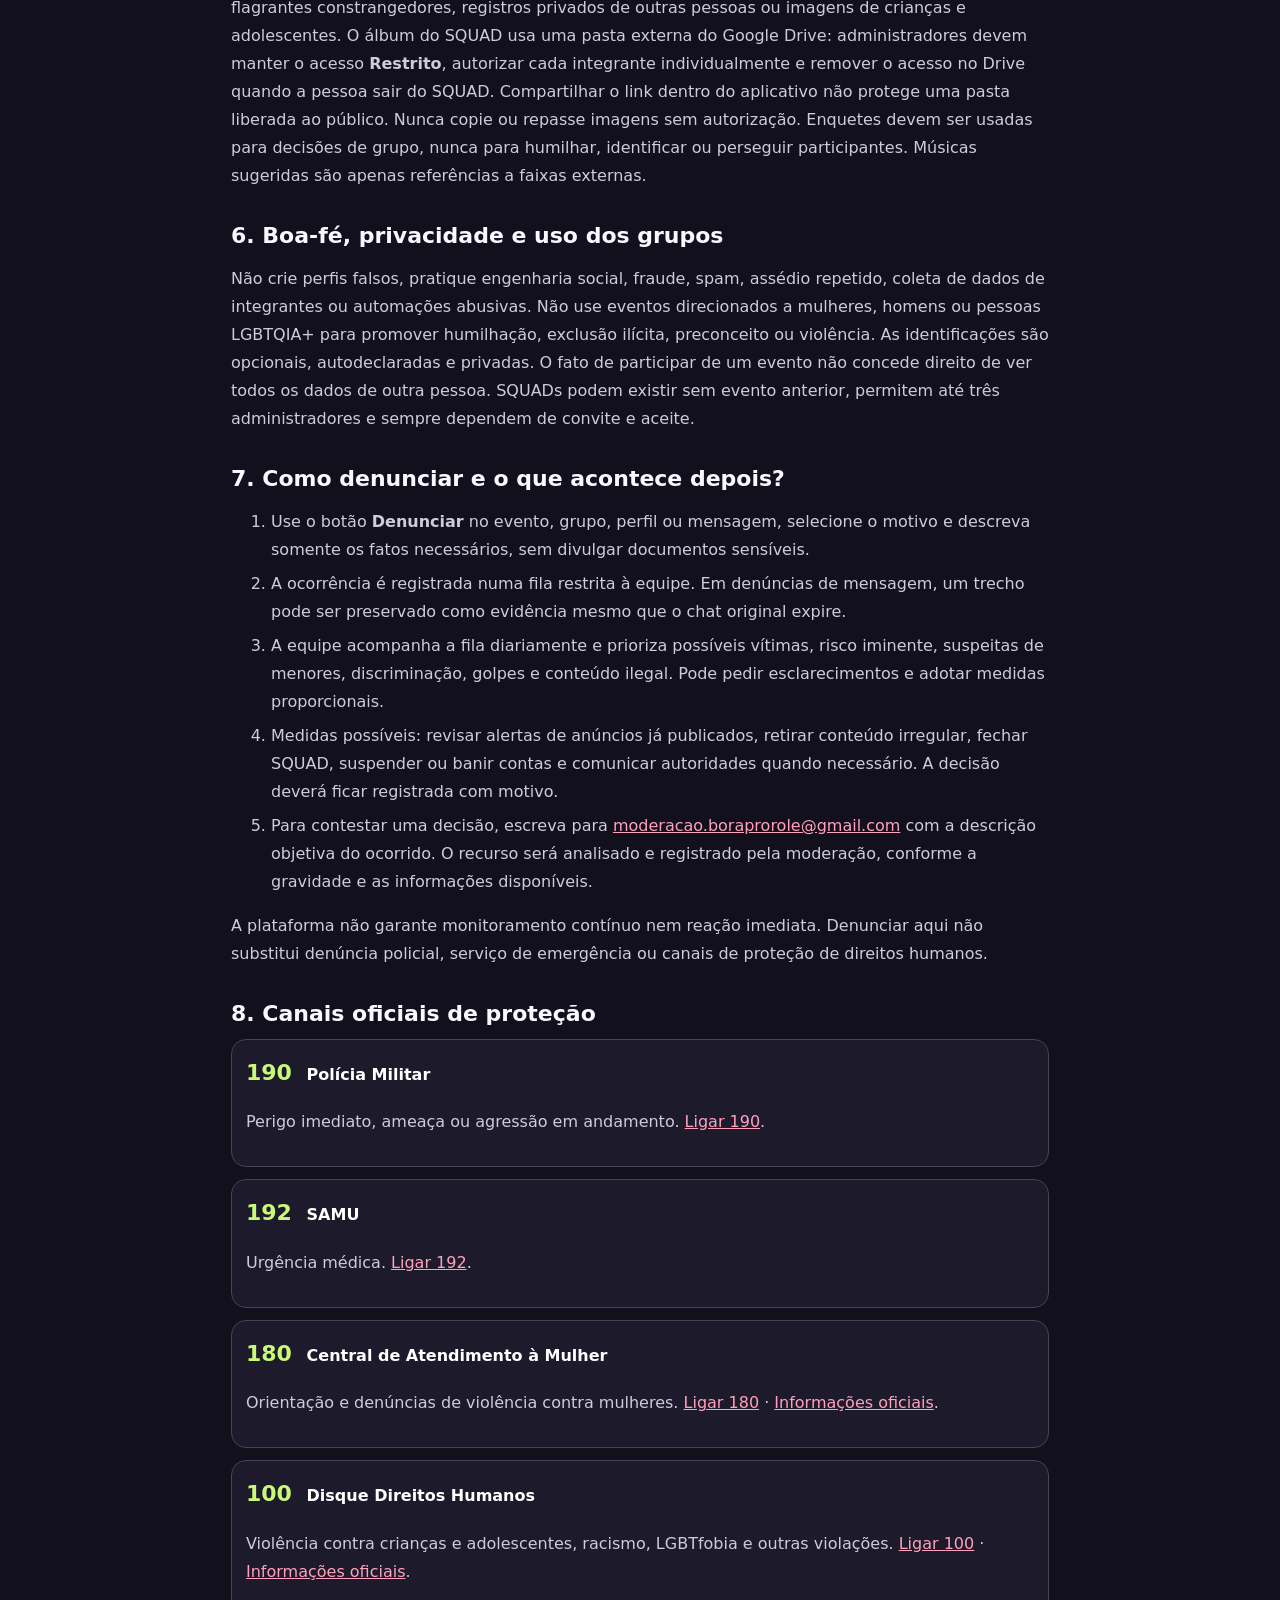
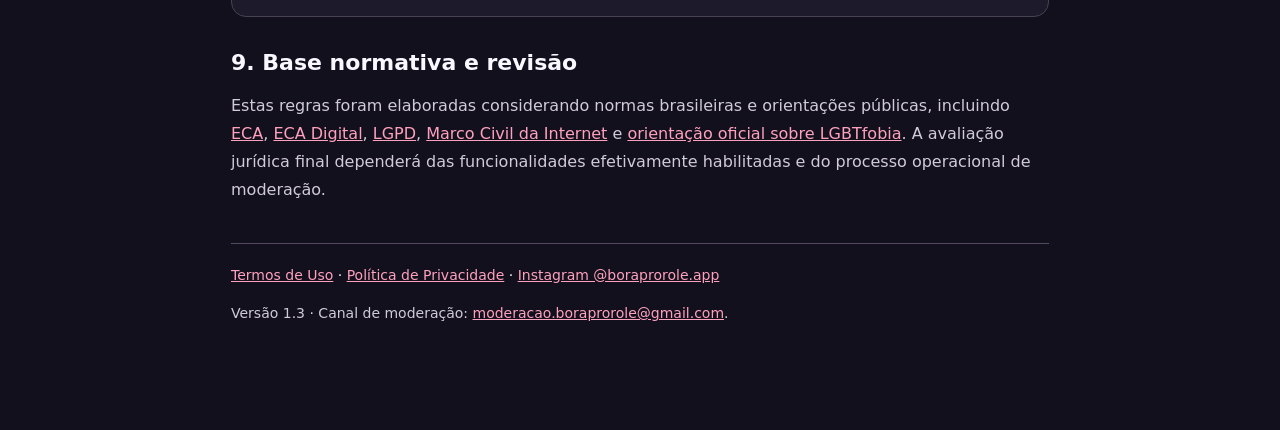
==== commit fc2e13af: "Add files via upload" ====
--- a/comunidade.html
+++ b/comunidade.html
@@ -1,13 +1,13 @@
 <!doctype html>
 <html lang="pt-BR"><head>
   <meta charset="utf-8"><meta name="viewport" content="width=device-width,initial-scale=1">
-  <meta name="theme-color" content="#12101d">
-  <title>Regras da Comunidade | Bora Pro Rolê</title>
+  <meta name="theme-color" content="#0c1621">
+  <title>Regras da Comunidade | Bora de Rolê</title>
   <style>
     :root{color-scheme:dark}*{box-sizing:border-box}body{margin:0;background:#12101d;color:#f9f7ff;font:16px/1.75 system-ui,-apple-system,sans-serif}main{max-width:860px;margin:auto;padding:28px 21px 90px}a{color:#ffa1bd}h1,h2{line-height:1.18}h1{font-size:clamp(30px,6vw,46px);margin:20px 0 8px}h2{margin:33px 0 10px;font-size:22px}p,li{color:#d1cada}li{margin:6px 0}.eyebrow{font-weight:900;letter-spacing:.12em;color:#d3f88a;font-size:12px;text-transform:uppercase}.summary{color:#aab2bd}.alert{background:#40272f;border:1px solid #a95372;padding:17px;border-radius:16px;margin:25px 0}.alert strong{color:#ffd4e0}.number{display:inline-block;min-width:55px;font-size:22px;font-weight:900;color:#c8f977}.service{border:1px solid #494154;border-radius:15px;padding:14px;margin:12px 0;background:#1d1a2b}.service strong{color:#fff}.notice{border-left:4px solid #c8f977;padding:10px 17px;background:#22263a;border-radius:8px}footer{border-top:1px solid #554a64;margin-top:39px;padding-top:19px;font-size:14px}a:focus-visible{outline:3px solid #c8f977;outline-offset:3px}
   </style>
 </head><body><main>
-  <a href="./index.html">← Voltar ao Bora Pro Rolê</a>
+  <a href="./index.html">← Voltar ao Bora de Rolê</a>
   <p class="eyebrow">Respeito é inegociável · versão 1.3</p>
   <h1>Regras da Comunidade</h1>
   <p class="summary">A ideia é encontrar companhia para cinema, bar, shows, baladas, blocos, festas e outros programas — com segurança, respeito, diversidade e autonomia.</p>
